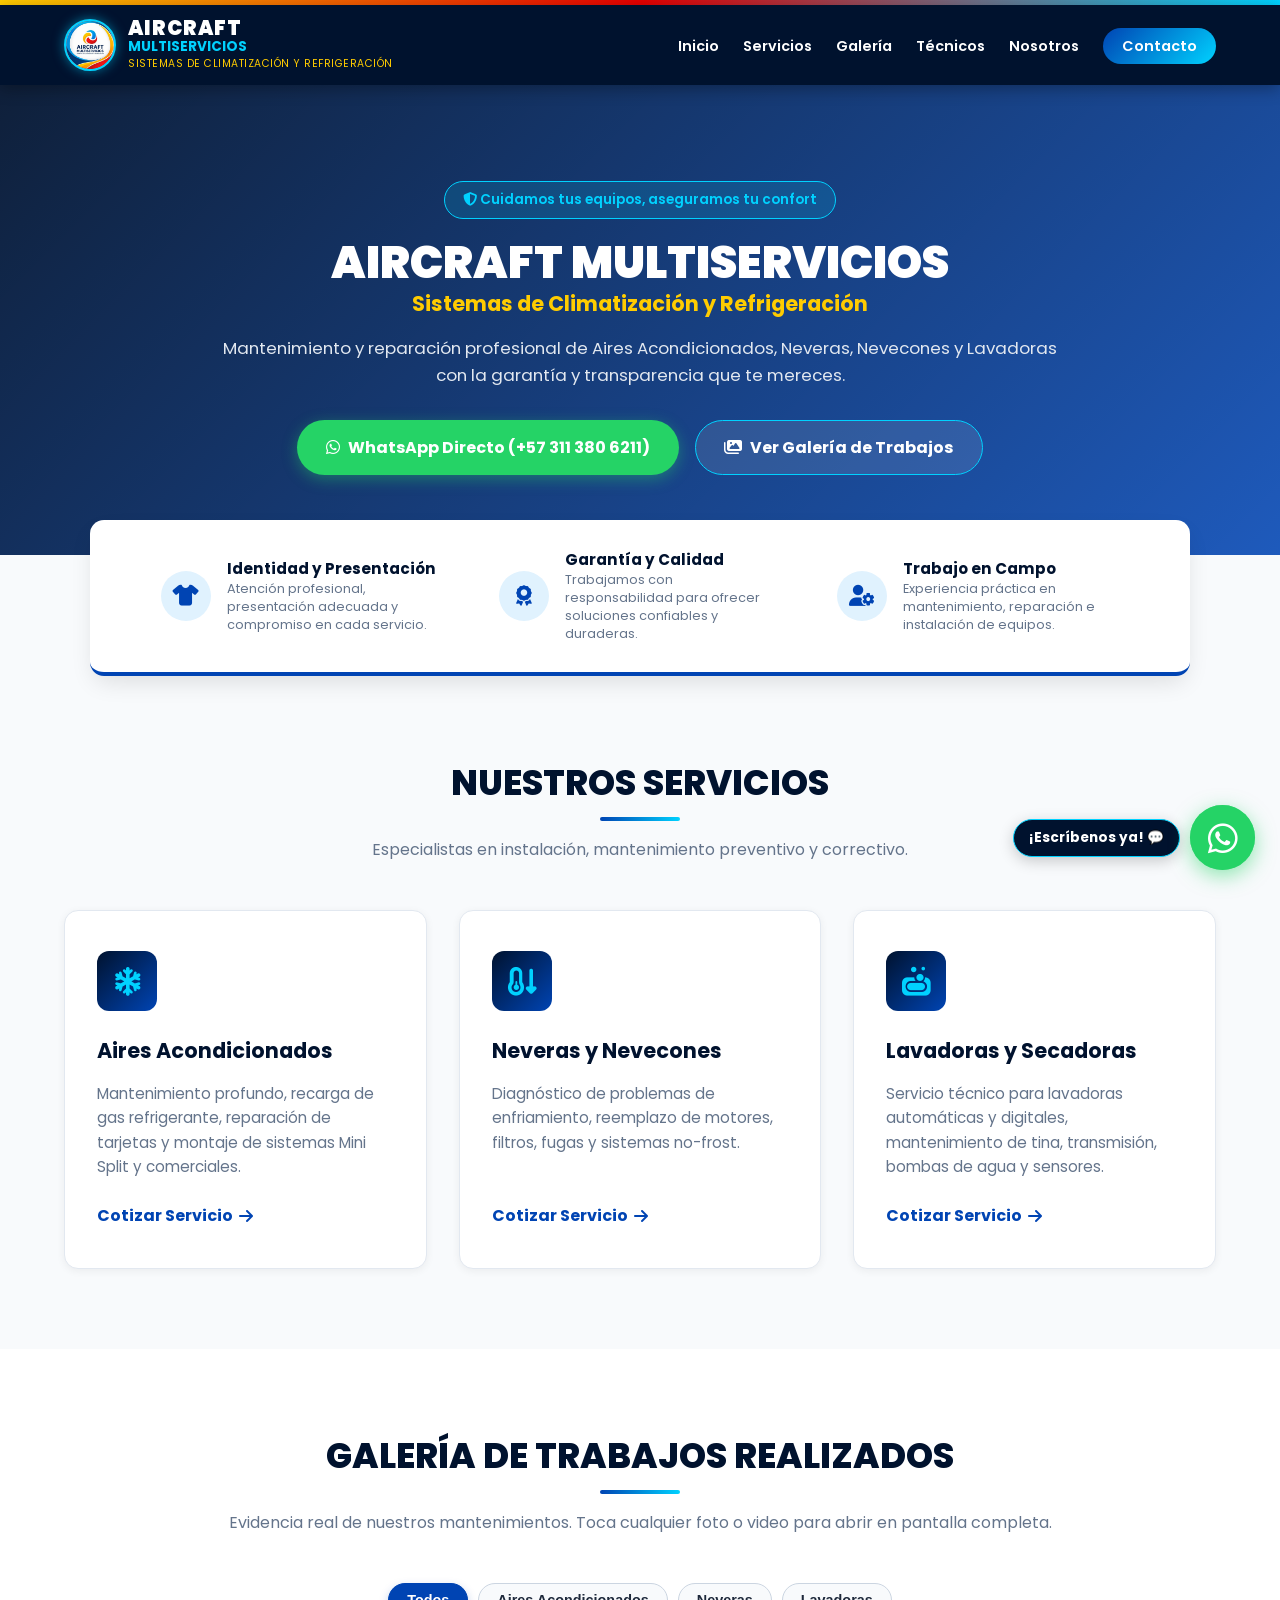
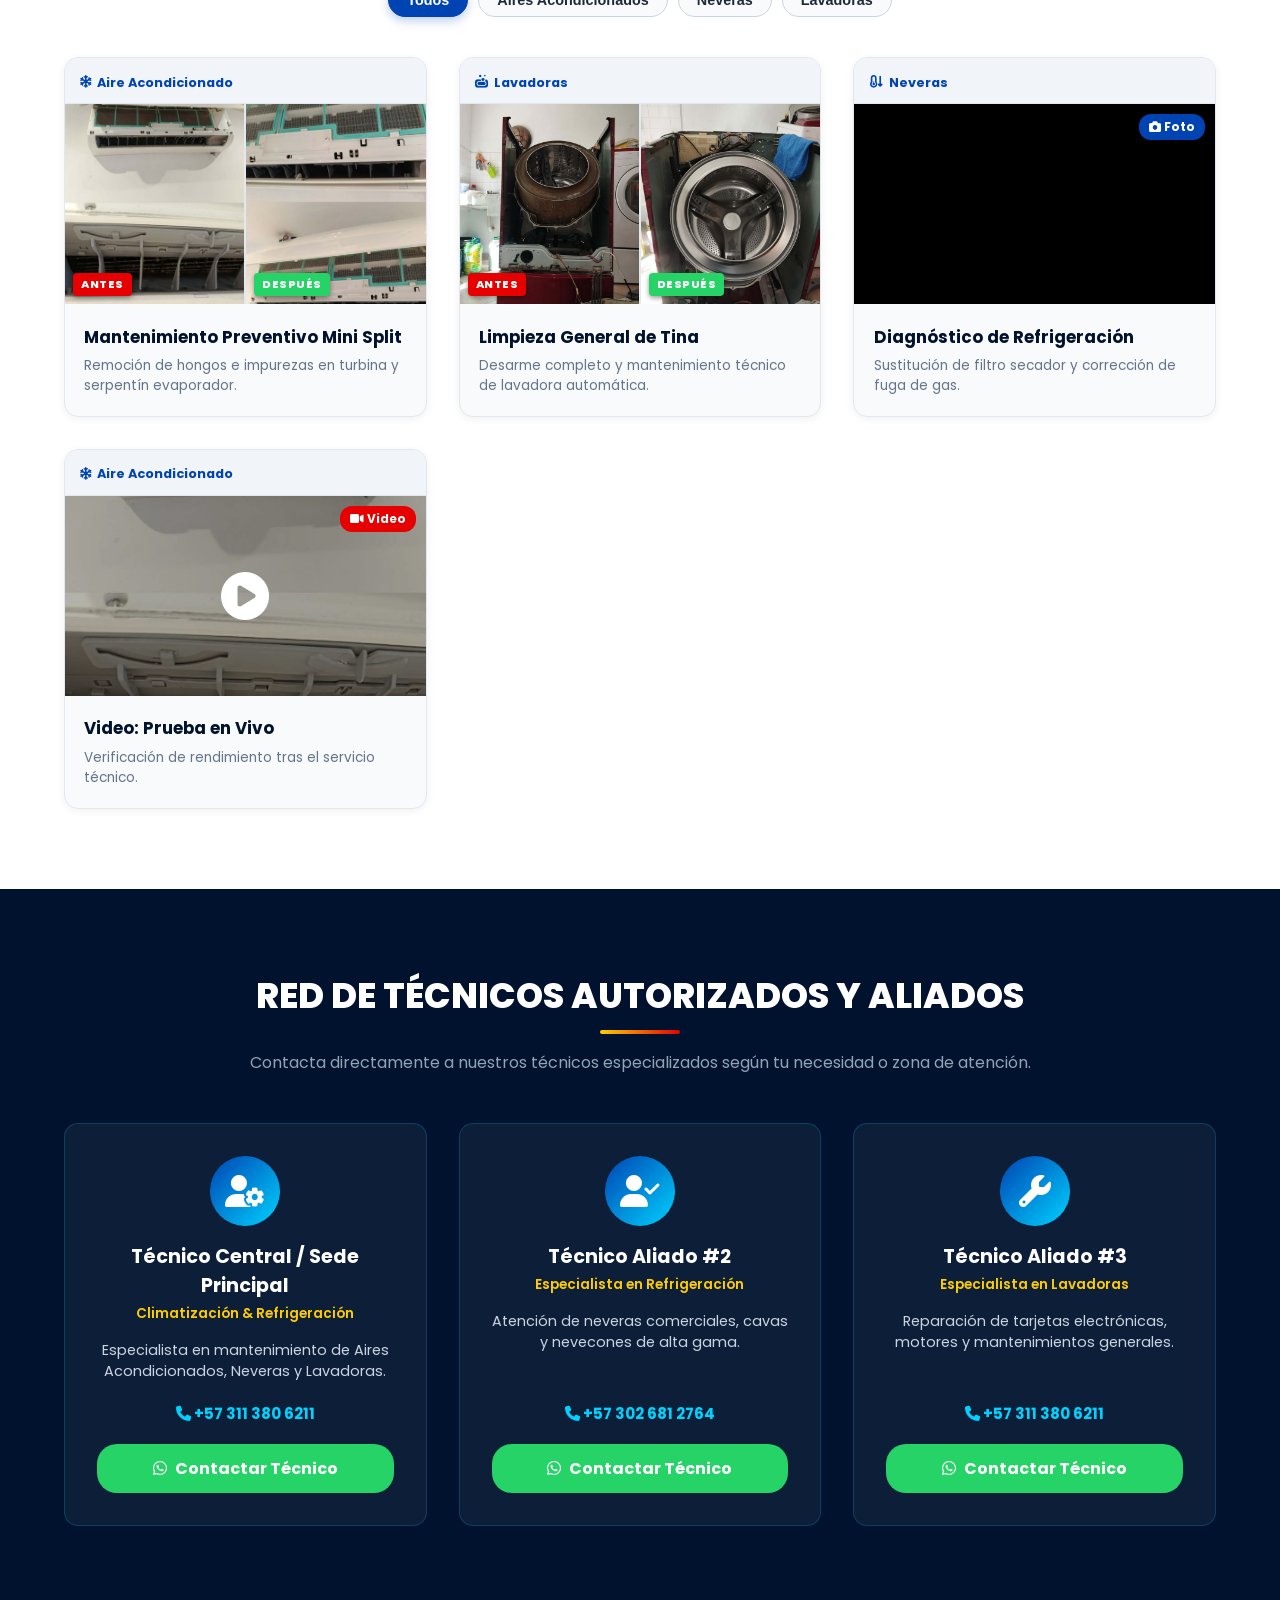
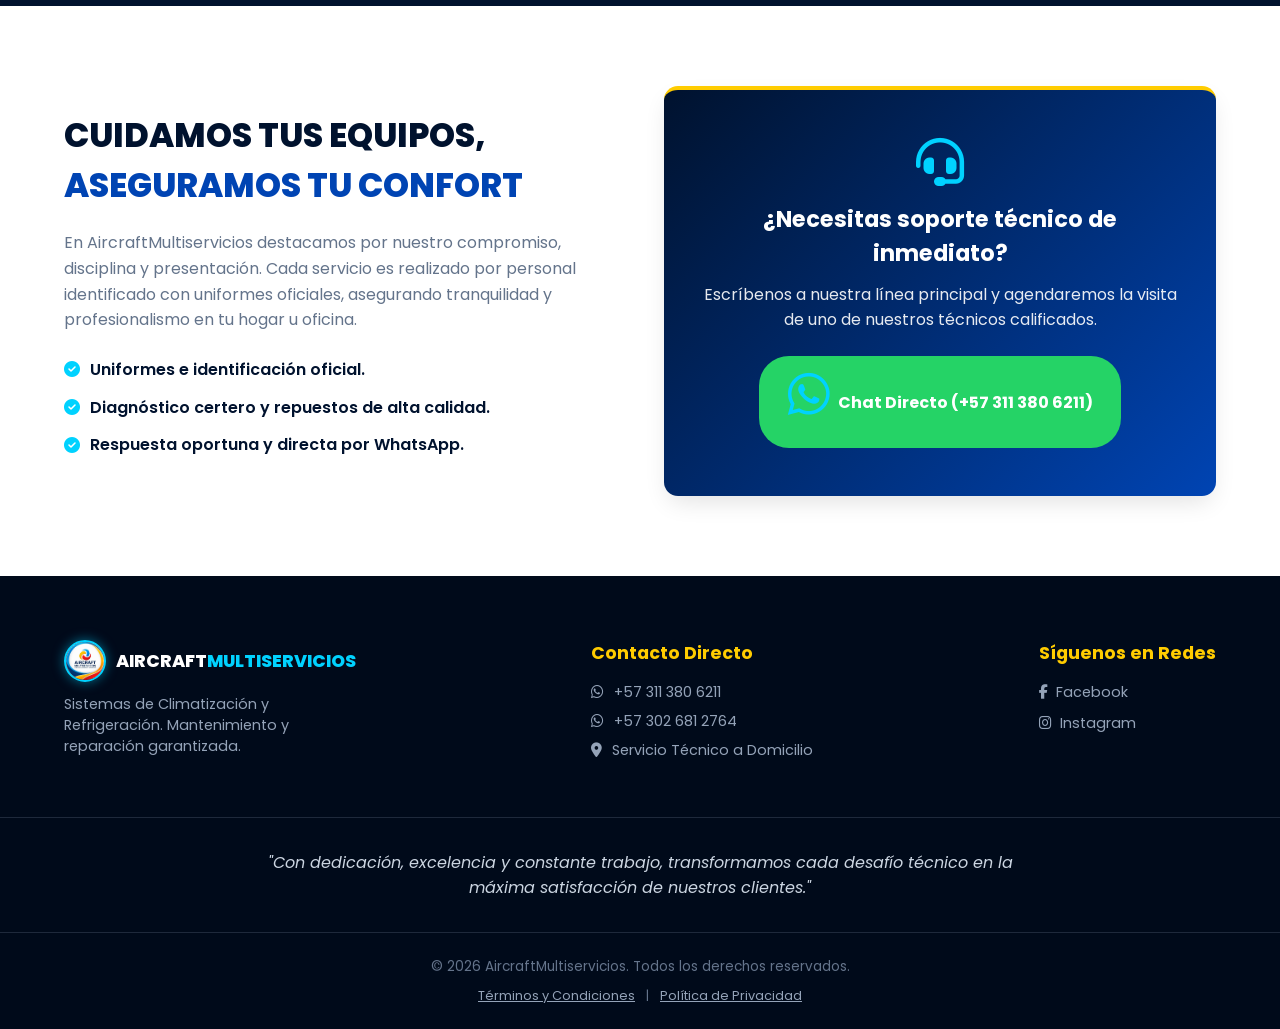
==== index.html @ 29b7b43a "Add files via upload" ====
<!DOCTYPE html>
<html lang="es">
<head>
  <meta charset="UTF-8">
  <meta name="viewport" content="width=device-width, initial-scale=1.0">
  <title>AircraftMultiservicios | Climatización y Refrigeración</title>
  
  <!-- Fuentes e Íconos -->
  <link rel="preconnect" href="https://fonts.googleapis.com">
  <link rel="preconnect" href="https://fonts.gstatic.com" crossorigin>
  <link href="https://fonts.googleapis.com/css2?family=Poppins:wght@300;400;600;700;800;900&display=swap" rel="stylesheet">
  <link rel="stylesheet" href="https://cdnjs.cloudflare.com/ajax/libs/font-awesome/6.4.0/css/all.min.css">
  
  <!-- Estilos CSS -->
  <link rel="stylesheet" href="styles.css">
</head>
<body>

  <!-- Barra Superior -->
  <div class="top-accent-bar"></div>

  <!-- Encabezado / Navegación -->
  <header class="navbar">
    <div class="container nav-container">
      <a href="#" class="logo">
        <img src="logo.jpg" alt="AircraftMultiservicios Logo" class="brand-logo-img" onerror="this.src='https://images.unsplash.com/photo-1621905251189-08b45d6a269e?q=80&w=200&auto=format&fit=crop'">
        <div class="logo-text">
          <span class="brand-title">AIRCRAFT</span>
          <span class="brand-sub">MULTISERVICIOS</span>
          <span class="brand-tag">SISTEMAS DE CLIMATIZACIÓN Y REFRIGERACIÓN</span>
        </div>
      </a>
      
      <!-- Checkbox e ícono para Menú Móvil -->
      <input type="checkbox" id="menu-btn" class="menu-btn-check">
      <label for="menu-btn" class="menu-toggle-label" aria-label="Abrir Menú">
        <i class="fa-solid fa-bars"></i>
      </label>

      <ul class="nav-links">
        <li><a href="#inicio" onclick="closeMobileMenu()">Inicio</a></li>
        <li><a href="#servicios" onclick="closeMobileMenu()">Servicios</a></li>
        <li><a href="galeria.html">Galería</a></li>
        <li><a href="#tecnicos" onclick="closeMobileMenu()">Técnicos</a></li>
        <li><a href="#nosotros" onclick="closeMobileMenu()">Nosotros</a></li>
        <li><a href="#contacto" class="btn-nav" onclick="closeMobileMenu()">Contacto</a></li>
      </ul>
    </div>
  </header>

  <!-- Hero Section -->
  <section id="inicio" class="hero">
    <div class="container hero-content">
      <span class="badge"><i class="fa-solid fa-shield-halved"></i> Cuidamos tus equipos, aseguramos tu confort</span>
      <h1>AIRCRAFT MULTISERVICIOS</h1>
      <h2>Sistemas de Climatización y Refrigeración</h2>
      <p>Mantenimiento y reparación profesional de Aires Acondicionados, Neveras, Nevecones y Lavadoras con la garantía y transparencia que te mereces.</p>
      
      <div class="hero-btns">
        <a href="https://wa.me/573113806211?text=Hola,%20necesito%20un%20servicio%20técnico%20con%20AircraftMultiservicios" target="_blank" rel="noopener noreferrer" aria-label="Contactar por WhatsApp al +57 311 380 6211" class="btn btn-primary">
          <i class="fa-brands fa-whatsapp"></i> WhatsApp Directo (+57 311 380 6211)
        </a>
        <a href="#galeria" class="btn btn-secondary">
          <i class="fa-solid fa-images"></i> Ver Galería de Trabajos
        </a>
      </div>
    </div>
  </section>

  <!-- Features Bar -->
  <section class="features-bar">
    <div class="container features-grid">
      <div class="feature-item">
        <div class="feat-icon"><i class="fa-solid fa-shirt"></i></div>
        <div>
          <h4>Identidad y Presentación</h4>
          <p>Atención profesional, presentación adecuada y compromiso en cada servicio.</p>
        </div>
      </div>
      <div class="feature-item">
        <div class="feat-icon"><i class="fa-solid fa-award"></i></div>
        <div>
          <h4>Garantía y Calidad</h4>
          <p>Trabajamos con responsabilidad para ofrecer soluciones confiables y duraderas.</p>
        </div>
      </div>
      <div class="feature-item">
        <div class="feat-icon"><i class="fa-solid fa-user-gear"></i></div>
        <div>
          <h4>Trabajo en Campo</h4>
          <p>Experiencia práctica en mantenimiento, reparación e instalación de equipos.</p>
        </div>
      </div>
    </div>
  </section>

  <!-- Services Section -->
  <section id="servicios" class="services">
    <div class="container">
      <div class="section-header">
        <h2>NUESTROS SERVICIOS</h2>
        <div class="underline"></div>
        <p>Especialistas en instalación, mantenimiento preventivo y correctivo.</p>
      </div>
      <div class="services-grid">
        <div class="service-card">
          <div class="card-icon"><i class="fa-solid fa-snowflake"></i></div>
          <h3>Aires Acondicionados</h3>
          <p>Mantenimiento profundo, recarga de gas refrigerante, reparación de tarjetas y montaje de sistemas Mini Split y comerciales.</p>
          <a href="https://wa.me/573113806211?text=Hola,%20requiero%20servicio%20de%20Aire%20Acondicionado" target="_blank" rel="noopener noreferrer" aria-label="Cotizar servicio de Aire Acondicionado por WhatsApp" class="card-link">Cotizar Servicio <i class="fa-solid fa-arrow-right"></i></a>
        </div>
        <div class="service-card">
          <div class="card-icon"><i class="fa-solid fa-temperature-arrow-down"></i></div>
          <h3>Neveras y Nevecones</h3>
          <p>Diagnóstico de problemas de enfriamiento, reemplazo de motores, filtros, fugas y sistemas no-frost.</p>
          <a href="https://wa.me/573113806211?text=Hola,%20requiero%20servicio%20para%20una%20Nevera" target="_blank" rel="noopener noreferrer" aria-label="Cotizar servicio de Neveras por WhatsApp" class="card-link">Cotizar Servicio <i class="fa-solid fa-arrow-right"></i></a>
        </div>
        <div class="service-card">
          <div class="card-icon"><i class="fa-solid fa-soap"></i></div>
          <h3>Lavadoras y Secadoras</h3>
          <p>Servicio técnico para lavadoras automáticas y digitales, mantenimiento de tina, transmisión, bombas de agua y sensores.</p>
          <a href="https://wa.me/573113806211?text=Hola,%20requiero%20servicio%20para%20una%20Lavadora" target="_blank" rel="noopener noreferrer" aria-label="Cotizar servicio de Lavadoras por WhatsApp" class="card-link">Cotizar Servicio <i class="fa-solid fa-arrow-right"></i></a>
        </div>
      </div>
    </div>
  </section>

  <!-- SECCIÓN DE GALERÍA DE TRABAJOS -->
  <section id="galeria" class="gallery-section">
    <div class="container">
      <div class="section-header">
        <h2>GALERÍA DE TRABAJOS REALIZADOS</h2>
        <div class="underline"></div>
        <p>Evidencia real de nuestros mantenimientos. Toca cualquier foto o video para abrir en pantalla completa.</p>
      </div>

      <!-- Filtros de Galería -->
      <div class="gallery-filters">
        <button class="filter-btn active" onclick="filterGallery('todos', event)">Todos</button>
        <button class="filter-btn" onclick="filterGallery('aires', event)">Aires Acondicionados</button>
        <button class="filter-btn" onclick="filterGallery('neveras', event)">Neveras</button>
        <button class="filter-btn" onclick="filterGallery('lavadoras', event)">Lavadoras</button>
      </div>

      <div class="gallery-grid">

        <!-- Trabajo 1: Aire Acondicionado (Antes y Después) -->
        <div class="gallery-card filter-item aires">
          <div class="card-header-tag">
            <span class="service-tag"><i class="fa-solid fa-snowflake"></i> Aire Acondicionado</span>
          </div>
          <div class="ba-images">
            <div class="ba-box" onclick="openLightBox('image', 'antes1.jpg', 'Aire Acondicionado - Antes del Servicio (Suciedad y moho acumulado)')">
              <img src="antes1.jpg" alt="Antes" loading="lazy" onerror="this.src='https://images.unsplash.com/photo-1581092160607-ee22621dd758?q=80&w=600&auto=format&fit=crop'">
              <span class="ba-badge before">ANTES</span>
              <div class="zoom-hint"><i class="fa-solid fa-magnifying-glass-plus"></i> Tocá para ampliar</div>
            </div>
            <div class="ba-box" onclick="openLightBox('image', 'despues1.jpg', 'Aire Acondicionado - Después del Servicio (Limpieza y desinfección profunda)')">
              <img src="despues1.jpg" alt="Después" loading="lazy" onerror="this.src='https://images.unsplash.com/photo-1621905251189-08b45d6a269e?q=80&w=600&auto=format&fit=crop'">
              <span class="ba-badge after">DESPUÉS</span>
              <div class="zoom-hint"><i class="fa-solid fa-magnifying-glass-plus"></i> Tocá para ampliar</div>
            </div>
          </div>
          <div class="gallery-info">
            <h4>Mantenimiento Preventivo Mini Split</h4>
            <p>Remoción de hongos e impurezas en turbina y serpentín evaporador.</p>
          </div>
        </div>

        <!-- Trabajo 2: Lavadora (Antes y Después) -->
        <div class="gallery-card filter-item lavadoras">
          <div class="card-header-tag">
            <span class="service-tag"><i class="fa-solid fa-soap"></i> Lavadoras</span>
          </div>
          <div class="ba-images">
            <div class="ba-box" onclick="openLightBox('image', 'antes2.jpg', 'Lavadora - Antes (Tina llena de sarro y sedimentos de jabón)')">
              <img src="antes2.jpg" alt="Antes" loading="lazy" onerror="this.src='https://images.unsplash.com/photo-1582735689369-4fe89db7114c?q=80&w=600&auto=format&fit=crop'">
              <span class="ba-badge before">ANTES</span>
              <div class="zoom-hint"><i class="fa-solid fa-magnifying-glass-plus"></i> Tocá para ampliar</div>
            </div>
            <div class="ba-box" onclick="openLightBox('image', 'despues2.jpg', 'Lavadora - Después (Mantenimiento general y desinfección)')">
              <img src="despues2.jpg" alt="Después" loading="lazy" onerror="this.src='https://images.unsplash.com/photo-1517677208171-0bc6725a3e60?q=80&w=600&auto=format&fit=crop'">
              <span class="ba-badge after">DESPUÉS</span>
              <div class="zoom-hint"><i class="fa-solid fa-magnifying-glass-plus"></i> Tocá para ampliar</div>
            </div>
          </div>
          <div class="gallery-info">
            <h4>Limpieza General de Tina</h4>
            <p>Desarme completo y mantenimiento técnico de lavadora automática.</p>
          </div>
        </div>

        <!-- Trabajo 3: Nevera (Foto Individual) -->
        <div class="gallery-card filter-item neveras">
          <div class="card-header-tag">
            <span class="service-tag"><i class="fa-solid fa-temperature-arrow-down"></i> Neveras</span>
          </div>
          <div class="media-container" onclick="openLightBox('image', 'foto_nevera.jpg', 'Reparación de Sistema de Enfriamiento y Carga de Refrigerante')">
            <img src="foto_nevera.jpg" alt="Servicio Nevera" loading="lazy" onerror="this.src='https://images.unsplash.com/photo-1584622650111-993a426fbf0a?q=80&w=600&auto=format&fit=crop'">
            <span class="media-badge photo"><i class="fa-solid fa-camera"></i> Foto</span>
            <div class="zoom-hint"><i class="fa-solid fa-magnifying-glass-plus"></i> Tocá para ampliar</div>
          </div>
          <div class="gallery-info">
            <h4>Diagnóstico de Refrigeración</h4>
            <p>Sustitución de filtro secador y corrección de fuga de gas.</p>
          </div>
        </div>

        <!-- Trabajo 4: Video de Mantenimiento -->
        <div class="gallery-card filter-item aires">
          <div class="card-header-tag">
            <span class="service-tag"><i class="fa-solid fa-snowflake"></i> Aire Acondicionado</span>
          </div>
          <div class="media-container video-box" onclick="openLightBox('video', 'video1.mp4', 'Prueba de Presión y Flujo de Aire en Aire Acondicionado')">
            <video poster="antes1.jpg" preload="metadata" playsinline>
              <source src="video1.mp4" type="video/mp4">
            </video>
            <div class="play-overlay">
              <i class="fa-solid fa-circle-play"></i>
            </div>
            <span class="media-badge video"><i class="fa-solid fa-video"></i> Video</span>
          </div>
          <div class="gallery-info">
            <h4>Video: Prueba en Vivo</h4>
            <p>Verificación de rendimiento tras el servicio técnico.</p>
          </div>
        </div>

      </div>
    </div>
  </section>

  <!-- Red de Técnicos -->
  <section id="tecnicos" class="tech-section">
    <div class="container">
      <div class="section-header white-text">
        <h2>RED DE TÉCNICOS AUTORIZADOS Y ALIADOS</h2>
        <div class="underline yellow-underline"></div>
        <p>Contacta directamente a nuestros técnicos especializados según tu necesidad o zona de atención.</p>
      </div>

      <div class="tech-grid">
        <div class="tech-card">
          <div class="tech-avatar"><i class="fa-solid fa-user-gear"></i></div>
          <h3>Técnico Central / Sede Principal</h3>
          <span class="tech-role">Climatización & Refrigeración</span>
          <p class="tech-desc">Especialista en mantenimiento de Aires Acondicionados, Neveras y Lavadoras.</p>
          <div class="tech-phone"><i class="fa-solid fa-phone"></i> +57 311 380 6211</div>
          <a href="https://wa.me/573113806211?text=Hola,%20quisiera%20contactar%20con%20el%20Técnico%20Principal" target="_blank" rel="noopener noreferrer" aria-label="Contactar al Técnico Principal por WhatsApp" class="btn btn-whatsapp-tech">
            <i class="fa-brands fa-whatsapp"></i> Contactar Técnico
          </a>
        </div>

        <div class="tech-card">
          <div class="tech-avatar"><i class="fa-solid fa-user-check"></i></div>
          <h3>Técnico Aliado #2</h3>
          <span class="tech-role">Especialista en Refrigeración</span>
          <p class="tech-desc">Atención de neveras comerciales, cavas y nevecones de alta gama.</p>
          <div class="tech-phone"><i class="fa-solid fa-phone"></i> +57 302 681 2764</div>
          <a href="https://wa.me/573026812764?text=Hola,%20quisiera%20solicitar%20un%20servicio%20de%20refrigeración" target="_blank" rel="noopener noreferrer" aria-label="Contactar al Técnico Aliado #2 por WhatsApp" class="btn btn-whatsapp-tech">
            <i class="fa-brands fa-whatsapp"></i> Contactar Técnico
          </a>
        </div>

        <div class="tech-card">
          <div class="tech-avatar"><i class="fa-solid fa-wrench"></i></div>
          <h3>Técnico Aliado #3</h3>
          <span class="tech-role">Especialista en Lavadoras</span>
          <p class="tech-desc">Reparación de tarjetas electrónicas, motores y mantenimientos generales.</p>
          <div class="tech-phone"><i class="fa-solid fa-phone"></i> +57 311 380 6211</div>
          <a href="https://wa.me/573113806211?text=Hola,%20quisiera%20contactar%20al%20especialista%20en%20lavadoras" target="_blank" rel="noopener noreferrer" aria-label="Contactar al especialista en lavadoras por WhatsApp" class="btn btn-whatsapp-tech">
            <i class="fa-brands fa-whatsapp"></i> Contactar Técnico
          </a>
        </div>
      </div>
    </div>
  </section>

  <!-- Nosotros Section -->
  <section id="nosotros" class="about">
    <div class="container about-container">
      <div class="about-text">
        <h2>CUIDAMOS TUS EQUIPOS, <span class="highlight">ASEGURAMOS TU CONFORT</span></h2>
        <p>En AircraftMultiservicios destacamos por nuestro compromiso, disciplina y presentación. Cada servicio es realizado por personal identificado con uniformes oficiales, asegurando tranquilidad y profesionalismo en tu hogar u oficina.</p>
        <ul class="check-list">
          <li><i class="fa-solid fa-circle-check"></i> Uniformes e identificación oficial.</li>
          <li><i class="fa-solid fa-circle-check"></i> Diagnóstico certero y repuestos de alta calidad.</li>
          <li><i class="fa-solid fa-circle-check"></i> Respuesta oportuna y directa por WhatsApp.</li>
        </ul>
      </div>
      <div class="about-card-box">
        <div class="cta-box">
          <i class="fa-solid fa-headset"></i>
          <h3>¿Necesitas soporte técnico de inmediato?</h3>
          <p>Escríbenos a nuestra línea principal y agendaremos la visita de uno de nuestros técnicos calificados.</p>
          <a href="https://wa.me/573113806211?text=Hola,%20necesito%20agendar%20una%20visita%20técnica" target="_blank" rel="noopener noreferrer" aria-label="Chat directo de WhatsApp al +57 311 380 6211" class="btn btn-light">
            <i class="fa-brands fa-whatsapp"></i> Chat Directo (+57 311 380 6211)
          </a>
        </div>
      </div>
    </div>
  </section>

  <!-- Footer -->
  <footer id="contacto" class="footer">
    <div class="container footer-content">
      <div class="footer-brand">
        <div class="logo logo-footer">
          <img src="logo.jpg" alt="Logo AircraftMultiservicios" class="brand-logo-img footer-logo-img" onerror="this.src='https://images.unsplash.com/photo-1621905251189-08b45d6a269e?q=80&w=200&auto=format&fit=crop'">
          <div>AIRCRAFT<span>MULTISERVICIOS</span></div>
        </div>
        <p>Sistemas de Climatización y Refrigeración. Mantenimiento y reparación garantizada.</p>
      </div>

      <div class="footer-contact">
        <h4>Contacto Directo</h4>
        <p><i class="fa-brands fa-whatsapp"></i> +57 311 380 6211</p>
        <p><i class="fa-brands fa-whatsapp"></i> +57 302 681 2764</p>
        <p><i class="fa-solid fa-location-dot"></i> Servicio Técnico a Domicilio</p>
      </div>

      <div class="footer-socials">
        <h4>Síguenos en Redes</h4>
        <div class="social-links-footer">
          <a href="https://facebook.com/Aircraftmultiservicios" target="_blank" rel="noopener noreferrer" aria-label="Visitar Facebook de AircraftMultiservicios"><i class="fa-brands fa-facebook-f"></i> Facebook</a>
          <a href="https://instagram.com/aircraftmultiservicios" target="_blank" rel="noopener noreferrer" aria-label="Visitar Instagram de AircraftMultiservicios"><i class="fa-brands fa-instagram"></i> Instagram</a>
        </div>
      </div>
    </div>
    
    <div class="motivational-quote">
      <p>"Con dedicación, excelencia y constante trabajo, transformamos cada desafío técnico en la máxima satisfacción de nuestros clientes."</p>
    </div>

    <div class="footer-bottom">
      <p>&copy; 2026 AircraftMultiservicios. Todos los derechos reservados.</p>
      <p class="footer-legal-links">
        <a href="terminos.html">Términos y Condiciones</a>
        <span class="separator">|</span>
        <a href="privacidad.html">Política de Privacidad</a>
      </p>
    </div>
  </footer>

  <!-- Botón Flotante Únicamente de WhatsApp con Etiqueta -->
  <div class="floating-social-container">
    <span class="wa-floating-label">¡Escríbenos ya! 💬</span>
    <a href="https://wa.me/573113806211?text=Hola,%20vengo%20de%20la%20página%20web%20y%20necesito%20atención" 
       class="float-btn wa-float" 
       target="_blank" 
       rel="noopener noreferrer" 
       aria-label="Escribir por WhatsApp">
      <i class="fa-brands fa-whatsapp"></i>
    </a>
  </div>

  <!-- VENTANA EMERGENTE (MODAL ESTILO FACEBOOK CON DIFUMINADO) -->
  <div id="lightboxModal" class="modal" onclick="closeLightBox()">
    <span class="modal-close" onclick="closeLightBox()">&times;</span>
    <div class="modal-body" onclick="event.stopPropagation()">
      <img id="lightboxImg" class="modal-media" style="display:none;" alt="Imagen Ampliada">
      <video id="lightboxVideo" class="modal-media" controls style="display:none;"></video>
      <div id="lightboxCaption" class="modal-caption"></div>
    </div>
  </div>

  <!-- JAVASCRIPT INTEGRADO -->
  <script>
    // Función para cerrar el menú desplegable en móviles al hacer clic en una sección
    function closeMobileMenu() {
      const menuCheck = document.getElementById('menu-btn');
      if (menuCheck) menuCheck.checked = false;
    }

    // Abrir Lightbox emergente
    function openLightBox(type, src, captionText, slug) {
      const modal = document.getElementById("lightboxModal");
      const img = document.getElementById("lightboxImg");
      const video = document.getElementById("lightboxVideo");
      const caption = document.getElementById("lightboxCaption");

      modal.style.display = "flex";
      caption.innerHTML = captionText;
      document.body.style.overflow = "hidden";

      if (type === 'image') {
        video.style.display = "none";
        video.pause();
        img.src = src;
        img.style.display = "block";
      } else if (type === 'video') {
        img.style.display = "none";
        video.src = src;
        video.style.display = "block";
        video.play();
      }

      const urlSlug = slug || captionText.toLowerCase().replace(/[^a-z0-9]+/g, '-').replace(/(^-|-$)+/g, '');
      history.pushState({ modalOpen: true }, null, '#/' + type + '/' + urlSlug);
    }

    // Cerrar Lightbox emergente
    function closeLightBox() {
      const modal = document.getElementById("lightboxModal");
      const video = document.getElementById("lightboxVideo");

      modal.style.display = "none";
      video.pause();
      video.src = "";
      document.body.style.overflow = "auto";

      if (location.hash.includes('#/')) {
        history.pushState(null, null, window.location.pathname + window.location.search);
      }
    }

    // Cerrar con tecla ESC o botón atrás del navegador
    document.addEventListener('keydown', function(e) {
      if (e.key === "Escape") closeLightBox();
    });

    window.addEventListener('popstate', function() {
      if (!location.hash.includes('#/')) closeLightBox();
    });

    // Filtros de categoría de la Galería
    function filterGallery(category, evt) {
      const buttons = document.querySelectorAll('.filter-btn');
      const items = document.querySelectorAll('.filter-item');

      buttons.forEach(btn => btn.classList.remove('active'));
      if (evt && evt.target) evt.target.classList.add('active');

      items.forEach(item => {
        if (category === 'todos' || item.classList.contains(category)) {
          item.style.display = 'flex';
        } else {
          item.style.display = 'none';
        }
      });
    }
  </script>

</body>
</html>
---- styles.css ----
/* ==========================================================================
   VARIABLES Y PALETA DE COLORES OFICIAL
   ========================================================================== */
:root {
  --navy-dark: #00122e;       /* Azul marino oscuro */
  --royal-blue: #0044b3;      /* Azul principal */
  --cyan-bright: #00d2ff;     /* Cyan brillante */
  --yellow-accent: #ffcc00;   /* Amarillo corporativo */
  --red-accent: #e60000;      /* Rojo corporativo */
  --whatsapp-green: #25d366;  /* Verde WhatsApp */
  --facebook-blue: #1877f2;   /* Azul Facebook */
  --text-main: #1e293b;
  --text-light: #64748b;
  --bg-light: #f8fafc;
  --bg-white: #ffffff;
  --gradient-hero: linear-gradient(135deg, rgba(0, 18, 46, 0.94) 0%, rgba(0, 68, 179, 0.88) 100%);
  --shadow-sm: 0 2px 8px rgba(0,0,0,0.06);
  --shadow-md: 0 10px 25px -5px rgba(0,0,0,0.12);
  --shadow-lg: 0 20px 30px -10px rgba(0, 210, 255, 0.25);
  --transition: all 0.3s cubic-bezier(0.4, 0, 0.2, 1);
  --radius: 14px;
}

* {
  margin: 0;
  padding: 0;
  box-sizing: border-box;
}

html {
  scroll-behavior: smooth;
  font-family: 'Poppins', sans-serif;
  color: var(--text-main);
  background-color: var(--bg-light);
}

/* Ajuste de scroll para compensar el header flotante al hacer clic en links */
section, footer {
  scroll-margin-top: 80px;
}

.container {
  width: 90%;
  max-width: 1200px;
  margin: 0 auto;
}

a {
  text-decoration: none;
  color: inherit;
}

ul {
  list-style: none;
}

/* Barra Superior de Acento */
.top-accent-bar {
  height: 5px;
  background: linear-gradient(90deg, var(--yellow-accent) 0%, var(--red-accent) 50%, var(--cyan-bright) 100%);
}

/* ==========================================================================
   NAVEGACIÓN
   ========================================================================== */
.navbar {
  position: sticky;
  top: 0;
  background-color: var(--navy-dark);
  z-index: 1000;
  box-shadow: 0 4px 15px rgba(0,0,0,0.3);
  padding: 0.8rem 0;
}

.nav-container {
  display: flex;
  justify-content: space-between;
  align-items: center;
  position: relative;
}

.logo {
  display: flex;
  align-items: center;
  gap: 12px;
}

.brand-logo-img {
  width: 52px;
  height: 52px;
  border-radius: 50%;
  object-fit: cover;
  border: 2px solid var(--cyan-bright);
  box-shadow: 0 0 12px rgba(0, 210, 255, 0.5);
}

.logo-text {
  display: flex;
  flex-direction: column;
}

.brand-title {
  font-size: 1.25rem;
  font-weight: 900;
  color: #ffffff;
  letter-spacing: 1px;
  line-height: 1;
}

.brand-sub {
  font-size: 0.85rem;
  font-weight: 700;
  color: var(--cyan-bright);
  line-height: 1;
  margin-top: 2px;
}

.brand-tag {
  font-size: 0.65rem; /* Ajustado para mejor lectura en móviles */
  color: var(--yellow-accent);
  letter-spacing: 0.5px;
  margin-top: 3px;
  display: block;
}

.menu-btn-check { display: none; }

.menu-toggle-label {
  display: none;
  color: #ffffff;
  font-size: 1.6rem;
  cursor: pointer;
  padding: 5px;
}

.nav-links {
  display: flex;
  align-items: center;
  gap: 1.5rem;
}

.nav-links a {
  font-weight: 600;
  font-size: 0.9rem;
  color: #ffffff;
  transition: var(--transition);
}

.nav-links a:hover,
.nav-links a.active-link {
  color: var(--cyan-bright);
}

.btn-nav {
  background: linear-gradient(135deg, var(--royal-blue), var(--cyan-bright));
  color: #fff !important;
  padding: 0.5rem 1.2rem;
  border-radius: 20px;
}

.header-socials {
  display: flex;
  gap: 8px;
}

.social-btn {
  width: 36px;
  height: 36px;
  border-radius: 50%;
  display: flex;
  align-items: center;
  justify-content: center;
  color: #fff;
  font-size: 0.9rem;
  transition: var(--transition);
}

.social-btn.fb { background-color: var(--facebook-blue); }
.social-btn.ig { background: linear-gradient(45deg, #f09433, #e6683c, #dc2743, #cc2366, #bc1888); }
.social-btn:hover { transform: scale(1.1); }

/* ==========================================================================
   HERO SECTION
   ========================================================================== */
.hero {
  position: relative;
  background: var(--gradient-hero), url('https://images.unsplash.com/photo-1621905251189-08b45d6a269e?q=80&w=1600&auto=format&fit=crop') center/cover no-repeat;
  color: #fff;
  padding: 6rem 0 5rem 0;
  text-align: center;
}

.hero-content {
  max-width: 850px;
  position: relative;
  z-index: 2;
}

.badge {
  display: inline-block;
  background: rgba(0, 210, 255, 0.15);
  color: var(--cyan-bright);
  padding: 8px 18px;
  border-radius: 30px;
  font-size: 0.85rem;
  font-weight: 600;
  margin-bottom: 1.2rem;
  border: 1px solid var(--cyan-bright);
}

.hero h1 {
  font-size: 2.8rem;
  font-weight: 900;
  line-height: 1.1;
  color: #ffffff;
}

.hero h2 {
  font-size: 1.3rem;
  color: var(--yellow-accent);
  font-weight: 700;
  margin-bottom: 1rem;
}

.hero p {
  font-size: 1.05rem;
  color: #e2e8f0;
  margin-bottom: 2rem;
  line-height: 1.6;
}

.hero-btns {
  display: flex;
  justify-content: center;
  gap: 1rem;
  flex-wrap: wrap;
}

.btn {
  display: inline-flex;
  align-items: center;
  justify-content: center;
  gap: 8px;
  padding: 0.85rem 1.8rem;
  font-weight: 700;
  border-radius: 30px;
  transition: var(--transition);
  cursor: pointer;
}

.btn-primary {
  background-color: var(--whatsapp-green);
  color: #fff;
  box-shadow: 0 4px 15px rgba(37, 211, 102, 0.4);
}

.btn-primary:hover {
  background-color: #1eb954;
  transform: translateY(-2px);
}

.btn-secondary {
  background-color: rgba(255, 255, 255, 0.1);
  color: #fff;
  border: 1px solid var(--cyan-bright);
}

.btn-secondary:hover {
  background-color: var(--cyan-bright);
  color: var(--navy-dark);
}

/* ==========================================================================
   FEATURES BAR
   ========================================================================== */
.features-bar {
  background-color: var(--bg-white);
  padding: 1.8rem 0;
  box-shadow: var(--shadow-md);
  margin-top: -35px;
  position: relative;
  z-index: 10;
  border-radius: var(--radius);
  max-width: 1100px;
  margin-left: auto;
  margin-right: auto;
  border-bottom: 4px solid var(--royal-blue);
}

.features-grid {
  display: grid;
  grid-template-columns: repeat(auto-fit, minmax(250px, 1fr));
  gap: 1.5rem;
}

.feature-item {
  display: flex;
  align-items: center;
  gap: 1rem;
  padding: 0 1rem;
}

.feat-icon {
  width: 50px;
  height: 50px;
  background-color: #e0f2fe;
  color: var(--royal-blue);
  border-radius: 50%;
  display: flex;
  align-items: center;
  justify-content: center;
  font-size: 1.3rem;
  flex-shrink: 0;
}

.feature-item h4 {
  font-size: 0.95rem;
  color: var(--navy-dark);
  font-weight: 700;
}

.feature-item p {
  font-size: 0.8rem;
  color: var(--text-light);
}

/* ==========================================================================
   SERVICIOS
   ========================================================================== */
.services {
  padding: 5rem 0;
}

.section-header {
  text-align: center;
  margin-bottom: 3rem;
}

.section-header h2 {
  font-size: 2.2rem;
  color: var(--navy-dark);
  font-weight: 800;
  margin-bottom: 0.5rem;
}

.underline {
  height: 4px;
  width: 80px;
  background: linear-gradient(90deg, var(--royal-blue), var(--cyan-bright));
  margin: 0 auto 1rem auto;
  border-radius: 2px;
}

.section-header p {
  color: var(--text-light);
}

.services-grid {
  display: grid;
  grid-template-columns: repeat(auto-fit, minmax(280px, 1fr));
  gap: 2rem;
}

.service-card {
  background-color: var(--bg-white);
  padding: 2.5rem 2rem;
  border-radius: var(--radius);
  box-shadow: var(--shadow-sm);
  transition: var(--transition);
  border: 1px solid #e2e8f0;
  display: flex;
  flex-direction: column;
}

.service-card:hover {
  transform: translateY(-8px);
  box-shadow: var(--shadow-lg);
  border-color: var(--cyan-bright);
}

.card-icon {
  width: 60px;
  height: 60px;
  background: linear-gradient(135deg, var(--navy-dark), var(--royal-blue));
  color: var(--cyan-bright);
  border-radius: 12px;
  display: flex;
  align-items: center;
  justify-content: center;
  font-size: 1.8rem;
  margin-bottom: 1.5rem;
}

.service-card h3 {
  font-size: 1.3rem;
  color: var(--navy-dark);
  font-weight: 700;
  margin-bottom: 1rem;
}

.service-card p {
  color: var(--text-light);
  font-size: 0.95rem;
  line-height: 1.6;
  margin-bottom: 1.5rem;
  flex-grow: 1;
}

.card-link {
  color: var(--royal-blue);
  font-weight: 700;
  display: inline-flex;
  align-items: center;
  gap: 6px;
  transition: var(--transition);
}

.card-link:hover {
  gap: 10px;
  color: var(--cyan-bright);
}

/* ==========================================================================
   SECCIÓN DE GALERÍA DE TRABAJOS (CON ANTES / DESPUÉS E IMÁGENES)
   ========================================================================== */
.gallery-section {
  background-color: var(--bg-white);
  padding: 5rem 0;
}

/* Botones de Filtro */
.gallery-filters {
  display: flex;
  justify-content: center;
  gap: 10px;
  margin-bottom: 2.5rem;
  flex-wrap: wrap;
}

.filter-btn {
  background-color: var(--bg-light);
  border: 1px solid #cbd5e1;
  padding: 8px 18px;
  border-radius: 20px;
  font-weight: 600;
  color: var(--text-main);
  cursor: pointer;
  transition: var(--transition);
  font-size: 0.9rem;
  white-space: nowrap;
}

.filter-btn:hover,
.filter-btn.active {
  background-color: var(--royal-blue);
  color: #ffffff;
  border-color: var(--royal-blue);
  box-shadow: 0 4px 10px rgba(0, 68, 179, 0.25);
}

.gallery-grid {
  display: grid;
  grid-template-columns: repeat(auto-fit, minmax(320px, 1fr));
  gap: 2rem;
}

.gallery-card {
  background-color: var(--bg-light);
  border-radius: var(--radius);
  overflow: hidden;
  box-shadow: var(--shadow-sm);
  border: 1px solid #e2e8f0;
  transition: var(--transition);
  display: flex;
  flex-direction: column;
}

.gallery-card:hover {
  transform: translateY(-5px);
  box-shadow: var(--shadow-md);
  border-color: var(--cyan-bright);
}

.card-header-tag {
  padding: 10px 15px;
  background-color: #f1f5f9;
  border-bottom: 1px solid #e2e8f0;
}

.service-tag {
  font-size: 0.8rem;
  font-weight: 700;
  color: var(--royal-blue);
  display: inline-flex;
  align-items: center;
  gap: 6px;
}

/* Módulo Antes y Después dentro de la galería */
.ba-images {
  display: grid;
  grid-template-columns: 1fr 1fr;
  gap: 2px;
  background-color: #e2e8f0;
}

.ba-box {
  position: relative;
  height: 200px;
  cursor: pointer;
  overflow: hidden;
}

.ba-box img {
  width: 100%;
  height: 100%;
  object-fit: cover;
  transition: var(--transition);
}

.ba-box:hover img {
  transform: scale(1.08);
}

/* Overlay indicativo de zoom */
.zoom-hint {
  position: absolute;
  top: 0; left: 0; width: 100%; height: 100%;
  background: rgba(0, 18, 46, 0.4);
  color: #fff;
  display: flex;
  align-items: center;
  justify-content: center;
  font-size: 0.75rem;
  font-weight: 600;
  gap: 5px;
  opacity: 0;
  transition: var(--transition);
  z-index: 3;
}

.ba-box:hover .zoom-hint,
.media-container:hover .zoom-hint {
  opacity: 1;
}

.ba-badge {
  position: absolute;
  bottom: 8px;
  left: 8px;
  padding: 3px 8px;
  border-radius: 4px;
  font-size: 0.7rem;
  font-weight: 800;
  color: #ffffff;
  letter-spacing: 0.5px;
  box-shadow: 0 2px 5px rgba(0,0,0,0.4);
  z-index: 4;
}

.ba-badge.before { background-color: var(--red-accent); }
.ba-badge.after { background-color: var(--whatsapp-green); }

/* Módulo de foto/video estándar */
.media-container {
  position: relative;
  height: 200px;
  background-color: #000;
  cursor: pointer;
  overflow: hidden;
}

.media-container img,
.media-container video {
  width: 100%;
  height: 100%;
  object-fit: cover;
  transition: var(--transition);
}

.media-container:hover img {
  transform: scale(1.08);
}

.media-badge {
  position: absolute;
  top: 10px;
  right: 10px;
  padding: 4px 10px;
  border-radius: 12px;
  font-size: 0.75rem;
  font-weight: 700;
  color: #fff;
  z-index: 4;
}

.media-badge.photo { background-color: var(--royal-blue); }
.media-badge.video { background-color: var(--red-accent); }

.play-overlay {
  position: absolute;
  top: 0; left: 0; width: 100%; height: 100%;
  display: flex;
  align-items: center;
  justify-content: center;
  background: rgba(0,0,0,0.3);
  color: #fff;
  font-size: 3rem;
  transition: var(--transition);
  z-index: 3;
}

.video-box:hover .play-overlay {
  background: rgba(0,0,0,0.1);
  color: var(--cyan-bright);
}

.gallery-info {
  padding: 1.2rem;
  flex-grow: 1;
}

.gallery-info h4 {
  font-size: 1.05rem;
  color: var(--navy-dark);
  margin-bottom: 0.4rem;
  font-weight: 700;
}

.gallery-info p {
  font-size: 0.85rem;
  color: var(--text-light);
  line-height: 1.5;
}

/* ==========================================================================
   VENTANA EMERGENTE (MODAL ESTILO FACEBOOK CON DIFUMINADO)
   ========================================================================== */
.modal {
  display: none;
  position: fixed;
  z-index: 9999;
  left: 0; top: 0;
  width: 100%; height: 100%;
  background-color: rgba(0, 0, 0, 0.88);
  backdrop-filter: blur(10px);
  -webkit-backdrop-filter: blur(10px);
  align-items: center;
  justify-content: center;
  padding: 20px;
  animation: fadeIn 0.3s ease;
}

@keyframes fadeIn {
  from { opacity: 0; }
  to { opacity: 1; }
}

.modal-body {
  position: relative;
  max-width: 900px;
  width: 100%;
  max-height: 90vh; /* Prevención de desbordamiento en pantallas pequeñas */
  overflow-y: auto;
  display: flex;
  flex-direction: column;
  align-items: center;
}

.modal-media {
  max-width: 100%;
  max-height: 75vh;
  border-radius: 10px;
  box-shadow: 0 10px 30px rgba(0,0,0,0.8);
  object-fit: contain;
  animation: zoomIn 0.3s ease;
}

@keyframes zoomIn {
  from { transform: scale(0.85); }
  to { transform: scale(1); }
}

.modal-caption {
  margin-top: 15px;
  color: #ffffff;
  font-size: 0.95rem;
  font-weight: 600;
  text-align: center;
  background: rgba(0, 0, 0, 0.6);
  padding: 10px 20px;
  border-radius: 20px;
  border: 1px solid rgba(255,255,255,0.2);
}

.modal-close {
  position: absolute;
  top: 15px;
  right: 20px;
  color: #ffffff;
  font-size: 38px;
  font-weight: bold;
  cursor: pointer;
  transition: var(--transition);
  z-index: 10000;
  line-height: 1;
}

.modal-close:hover {
  color: var(--cyan-bright);
}

/* ==========================================================================
   TÉCNICOS
   ========================================================================== */
.tech-section {
  background-color: var(--navy-dark);
  padding: 5rem 0;
  color: #fff;
}

.white-text h2 { color: #ffffff !important; }
.white-text p { color: #94a3b8 !important; }
.yellow-underline { background: linear-gradient(90deg, var(--yellow-accent), var(--red-accent)) !important; }

.tech-grid {
  display: grid;
  grid-template-columns: repeat(auto-fit, minmax(280px, 1fr));
  gap: 2rem;
  margin-top: 2rem;
}

.tech-card {
  background: rgba(255, 255, 255, 0.05);
  border: 1px solid rgba(0, 210, 255, 0.2);
  border-radius: var(--radius);
  padding: 2rem;
  text-align: center;
  transition: var(--transition);
  display: flex;
  flex-direction: column;
  align-items: center;
}

.tech-card:hover {
  transform: translateY(-5px);
  background: rgba(255, 255, 255, 0.08);
  border-color: var(--cyan-bright);
}

.tech-avatar {
  width: 70px;
  height: 70px;
  background: linear-gradient(135deg, var(--royal-blue), var(--cyan-bright));
  border-radius: 50%;
  display: flex;
  align-items: center;
  justify-content: center;
  font-size: 2rem;
  color: #fff;
  margin-bottom: 1rem;
}

.tech-card h3 {
  font-size: 1.2rem;
  color: #ffffff;
  margin-bottom: 0.3rem;
}

.tech-role {
  display: inline-block;
  color: var(--yellow-accent);
  font-size: 0.85rem;
  font-weight: 600;
  margin-bottom: 1rem;
}

.tech-desc {
  font-size: 0.9rem;
  color: #cbd5e1;
  margin-bottom: 1.2rem;
  flex-grow: 1;
}

.tech-phone {
  font-weight: 700;
  color: var(--cyan-bright);
  margin-bottom: 1.2rem;
  font-size: 0.95rem;
}

.btn-whatsapp-tech {
  background-color: var(--whatsapp-green);
  color: #fff;
  width: 100%;
  justify-content: center;
  padding: 0.75rem;
  border-radius: 20px;
}

.btn-whatsapp-tech:hover {
  background-color: #1eb954;
}

/* ==========================================================================
   NOSOTROS
   ========================================================================== */
.about {
  background-color: var(--bg-white);
  padding: 5rem 0;
}

.about-container {
  display: grid;
  grid-template-columns: 1fr 1fr;
  gap: 3rem;
  align-items: center;
}

.highlight { color: var(--royal-blue); }

.about-text h2 {
  font-size: 2.1rem;
  color: var(--navy-dark);
  font-weight: 800;
  margin-bottom: 1.2rem;
}

.about-text p {
  color: var(--text-light);
  line-height: 1.6;
  margin-bottom: 1.5rem;
}

.check-list li {
  display: flex;
  align-items: center;
  gap: 10px;
  margin-bottom: 0.8rem;
  font-weight: 600;
  color: var(--navy-dark);
}

.check-list i { color: var(--cyan-bright); }

.cta-box {
  background: linear-gradient(135deg, var(--navy-dark), var(--royal-blue));
  color: #fff;
  padding: 3rem 2rem;
  border-radius: var(--radius);
  text-align: center;
  box-shadow: var(--shadow-md);
  border-top: 4px solid var(--yellow-accent);
}

.cta-box i {
  font-size: 3rem;
  color: var(--cyan-bright);
  margin-bottom: 1rem;
}

.cta-box h3 {
  font-size: 1.4rem;
  margin-bottom: 0.8rem;
}

.cta-box p {
  opacity: 0.9;
  margin-bottom: 1.5rem;
}

.btn-light {
  background-color: var(--whatsapp-green);
  color: #fff;
}

/* ==========================================================================
   FOOTER
   ========================================================================== */
.footer {
  background-color: #000a1a;
  color: #fff;
  padding-top: 4rem;
}

.footer-content {
  display: flex;
  justify-content: space-between;
  flex-wrap: wrap;
  gap: 2rem;
  margin-bottom: 3rem;
}

.logo-footer {
  display: flex;
  align-items: center;
  gap: 10px;
  color: #fff;
  margin-bottom: 0.8rem;
  font-size: 1.1rem;
  font-weight: 800;
}

.footer-logo-img {
  width: 42px;
  height: 42px;
}

.logo-footer span { color: var(--cyan-bright); }

.footer-brand p {
  color: #94a3b8;
  max-width: 300px;
  font-size: 0.9rem;
}

.footer-contact h4, .footer-socials h4 {
  font-size: 1.1rem;
  margin-bottom: 1rem;
  color: var(--yellow-accent);
}

.footer-contact p {
  color: #94a3b8;
  display: flex;
  align-items: center;
  gap: 10px;
  margin-bottom: 0.5rem;
  font-size: 0.9rem;
}

.social-links-footer {
  display: flex;
  flex-direction: column;
  gap: 10px;
}

.social-links-footer a {
  color: #94a3b8;
  transition: var(--transition);
  display: flex;
  align-items: center;
  gap: 8px;
  font-size: 0.9rem;
}

.social-links-footer a:hover {
  color: var(--cyan-bright);
}

.motivational-quote {
  border-top: 1px solid #1e293b;
  border-bottom: 1px solid #1e293b;
  padding: 2rem 1rem;
  text-align: center;
}

.motivational-quote p {
  font-style: italic;
  font-size: 1rem;
  color: #cbd5e1;
  max-width: 800px;
  margin: 0 auto;
}

.footer-bottom {
  text-align: center;
  padding: 1.5rem 0;
  font-size: 0.85rem;
  color: #64748b;
}

/* ==========================================================================
   BOTÓN FLOTANTE DE WHATSAPP MÁS GRANDE Y LLAMATIVO
   ========================================================================== */
.floating-social-container {
  position: fixed;
  bottom: 30px;
  right: 25px;
  display: flex;
  align-items: center;
  gap: 10px;
  z-index: 10000;
}

/* Etiqueta flotante opcional junto al botón */
.wa-floating-label {
  background-color: var(--navy-dark);
  color: #ffffff;
  padding: 8px 15px;
  border-radius: 20px;
  font-size: 0.85rem;
  font-weight: 700;
  box-shadow: 0 4px 15px rgba(0, 0, 0, 0.2);
  border: 1px solid var(--cyan-bright);
  white-space: nowrap;
  animation: floatLabel 3s infinite ease-in-out;
}

/* Botón Principal de WhatsApp */
.wa-float {
  background-color: var(--whatsapp-green);
  width: 65px;               /* Tamaño aumentado (antes era 54px) */
  height: 65px;
  border-radius: 50%;
  color: #ffffff;
  display: flex;
  align-items: center;
  justify-content: center;
  font-size: 34px;           /* Ícono más grande */
  box-shadow: 0 6px 20px rgba(37, 211, 102, 0.5);
  transition: transform 0.3s ease, background-color 0.3s ease;
  position: relative;
  text-decoration: none;
}

/* Animación de pulso continuo (Onda/Radar) */
.wa-float::before {
  content: '';
  position: absolute;
  width: 100%;
  height: 100%;
  border-radius: 50%;
  background-color: var(--whatsapp-green);
  opacity: 0.7;
  z-index: -1;
  animation: waPulse 2s infinite;
}

.wa-float:hover {
  transform: scale(1.12) rotate(8deg);
  background-color: #1eb954;
}

/* Keyframes para las Animaciones */
@keyframes waPulse {
  0% {
    transform: scale(1);
    opacity: 0.7;
  }
  100% {
    transform: scale(1.6);
    opacity: 0;
  }
}

@keyframes floatLabel {
  0%, 100% { transform: translateY(0); }
  50% { transform: translateY(-4px); }
}

/* Ajustes para móviles */
@media (max-width: 768px) {
  .floating-social-container {
    bottom: 20px;
    right: 15px;
  }

  .wa-float {
    width: 58px;
    height: 58px;
    font-size: 30px;
  }

  .wa-floating-label {
    font-size: 0.75rem;
    padding: 6px 12px;
  }
}

/* ==========================================================================
   RESPONSIVE DESIGN (MÓVILES Y TABLETS)
   ========================================================================== */
@media (max-width: 992px) {
  .about-container { grid-template-columns: 1fr; }
}

@media (max-width: 768px) {
  .menu-toggle-label { display: block; }

  .nav-links {
    display: none;
    position: absolute;
    top: 100%;
    left: 0;
    width: 100%;
    background-color: var(--navy-dark);
    flex-direction: column;
    padding: 1.5rem 0;
    gap: 1.2rem;
    box-shadow: 0 10px 15px rgba(0,0,0,0.4);
    border-top: 1px solid rgba(255,255,255,0.1);
  }

  .menu-btn-check:checked ~ .nav-links {
    display: flex;
  }

  .header-socials { display: none; }

  .hero { padding: 4.5rem 0 4rem 0; }
  .hero h1 { font-size: 2.1rem; }
  .hero h2 { font-size: 1.1rem; }
  .hero p { font-size: 0.95rem; }

  .hero-btns {
    flex-direction: column;
    align-items: stretch;
  }

  .btn { width: 100%; }

  .features-bar {
    margin-top: -25px;
    width: 95%;
    padding: 1.2rem 0;
  }

  .feature-item { padding: 0.5rem 1rem; }

  /* Filtros horizontales deslizables en móviles */
  .gallery-filters {
    justify-content: flex-start;
    overflow-x: auto;
    padding-bottom: 8px;
    -webkit-overflow-scrolling: touch;
    scrollbar-width: none;
  }

  .gallery-filters::-webkit-scrollbar {
    display: none;
  }

  .gallery-grid {
    grid-template-columns: 1fr;
  }

  .floating-social-container {
    bottom: 15px;
    right: 15px;
  }

  .float-btn {
    width: 40px;
    height: 40px;
    font-size: 18px;
  }

  .wa-float {
    width: 48px;
    height: 48px;
    font-size: 24px;
  }

  .modal-close {
    top: 10px;
    right: 15px;
    font-size: 32px;
  }
}

/* Estilos para enlaces legales en el footer */
.footer-legal-links {
  margin-top: 10px;
  font-size: 0.8rem;
}

.footer-legal-links a {
  color: #94a3b8;
  text-decoration: underline;
  transition: color 0.3s ease;
}

.footer-legal-links a:hover {
  color: var(--cyan-bright);
}

.footer-legal-links .separator {
  color: #64748b;
  margin: 0 8px;
}
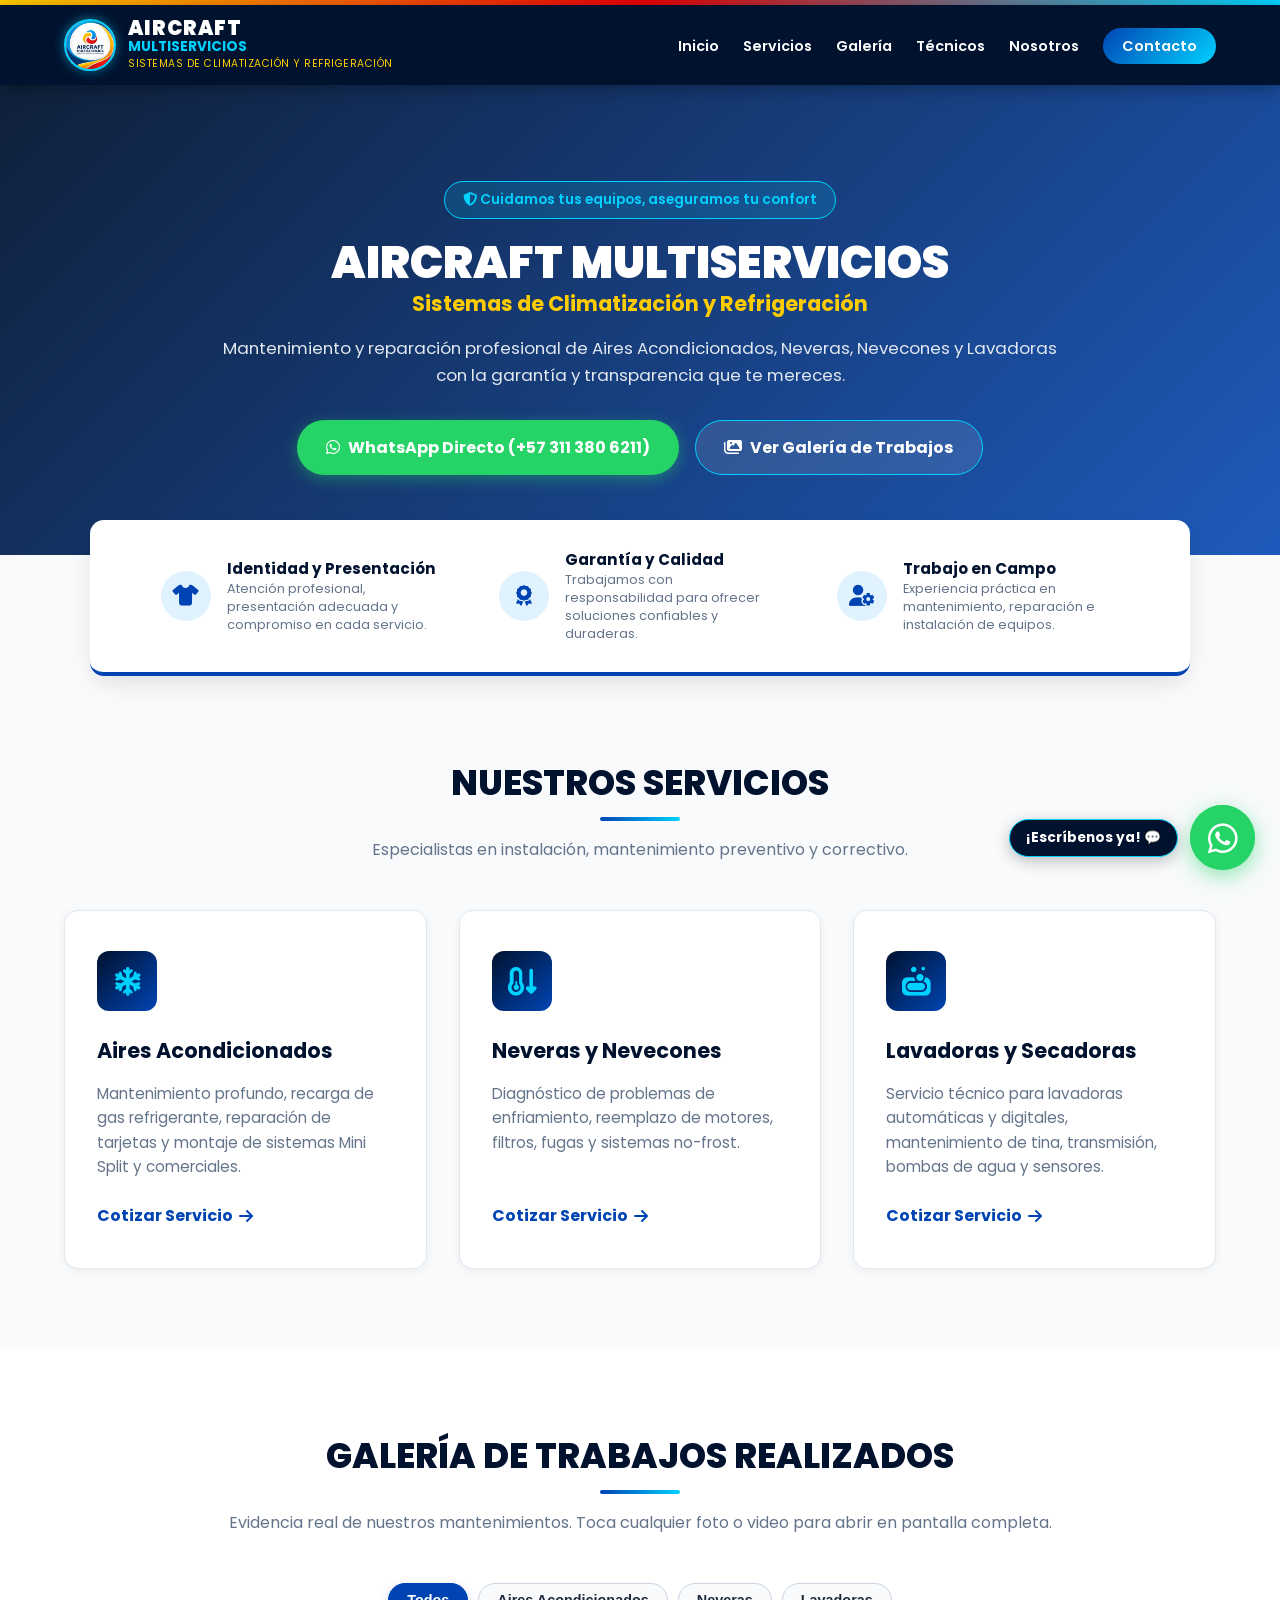
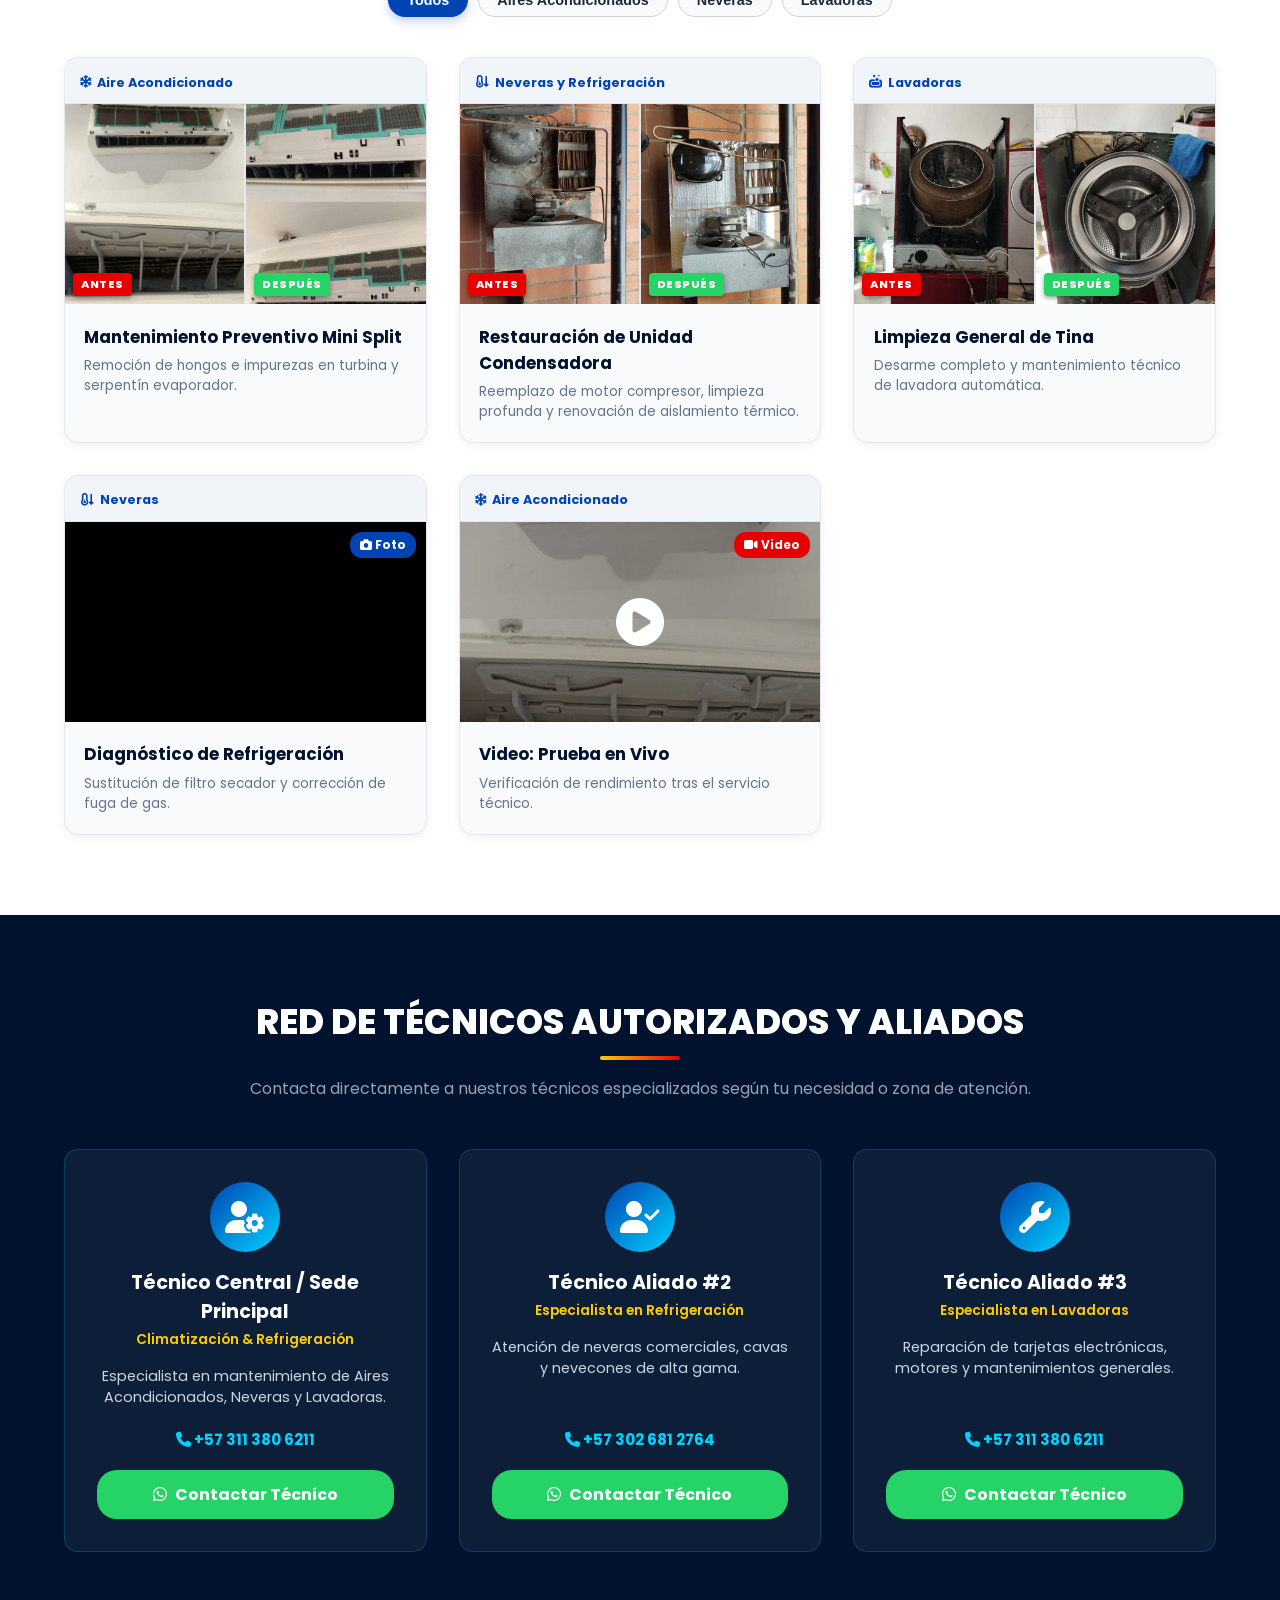
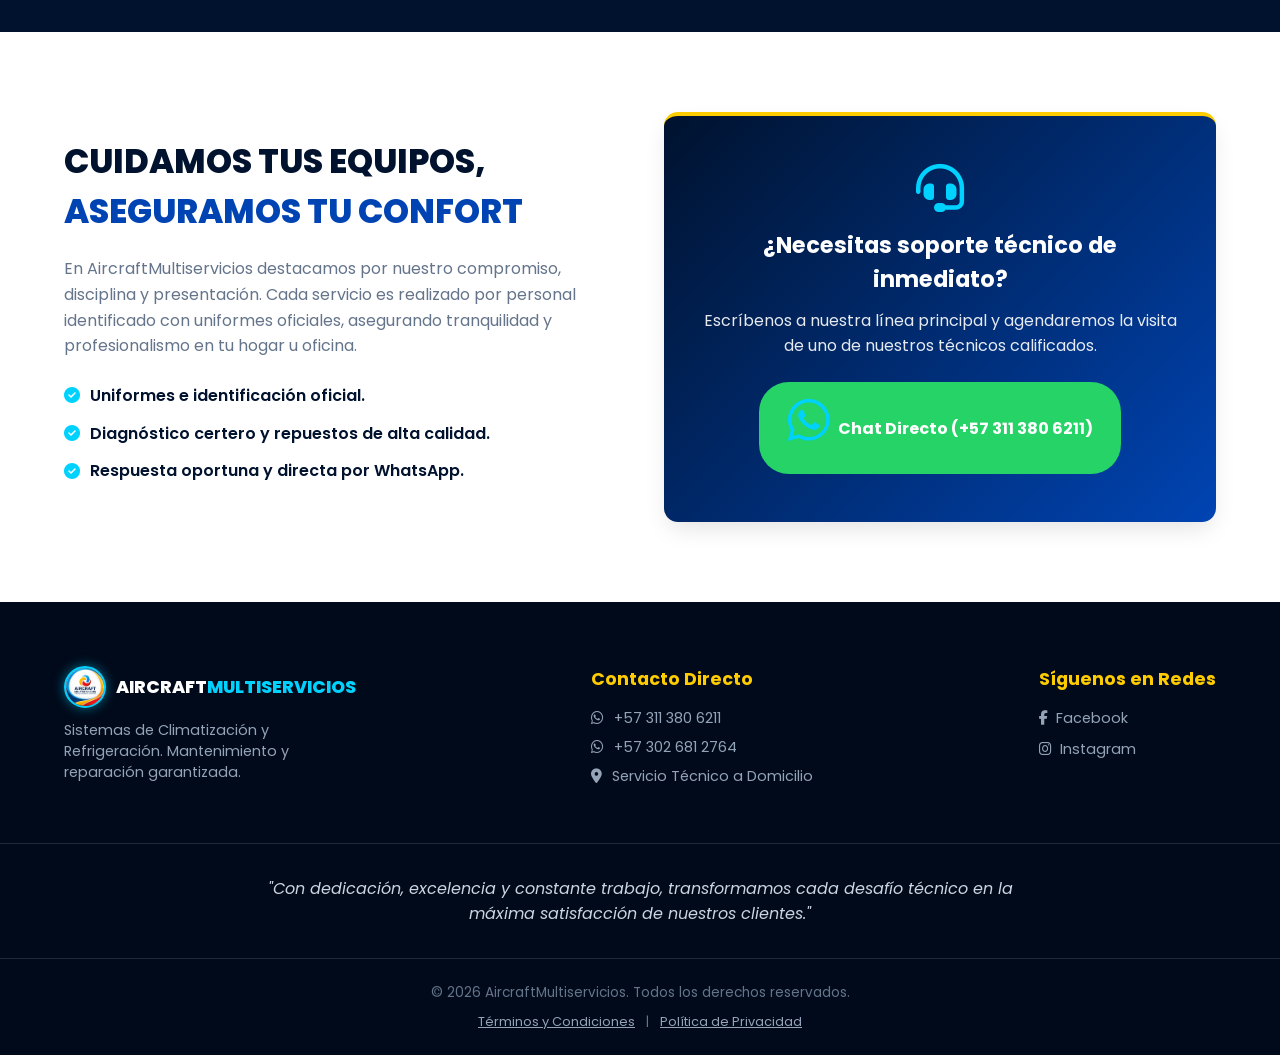
==== commit 00a6fdd7: "Add files via upload" ====
--- a/index.html
+++ b/index.html
@@ -3,7 +3,7 @@
 <head>
   <meta charset="UTF-8">
   <meta name="viewport" content="width=device-width, initial-scale=1.0">
-  <title>AircraftMultiservicios | Climatización y Refrigeración</title>
+  <title>AircraftMultiservicios | Galería de Trabajos</title>
   
   <!-- Fuentes e Íconos -->
   <link rel="preconnect" href="https://fonts.googleapis.com">
@@ -167,7 +167,30 @@
           </div>
         </div>
 
-        <!-- Trabajo 2: Lavadora (Antes y Después) -->
+        <!-- Trabajo 2: Nevera / Refrigeración (NUEVO ANTES Y DESPUÉS) -->
+        <div class="gallery-card filter-item neveras">
+          <div class="card-header-tag">
+            <span class="service-tag"><i class="fa-solid fa-temperature-arrow-down"></i> Neveras y Refrigeración</span>
+          </div>
+          <div class="ba-images">
+            <div class="ba-box" onclick="openLightBox('image', 'antes_nevera.jpg', 'Sistema de Refrigeración - Antes (Compresor desgastado y acumulación de grasa/suciedad)')">
+              <img src="antes_nevera.jpg" alt="Antes servicio refrigeración" loading="lazy">
+              <span class="ba-badge before">ANTES</span>
+              <div class="zoom-hint"><i class="fa-solid fa-magnifying-glass-plus"></i> Tocá para ampliar</div>
+            </div>
+            <div class="ba-box" onclick="openLightBox('image', 'despues_nevera.jpg', 'Sistema de Refrigeración - Después (Sustitución de motor compresor, desinfección y aislamiento térmico nuevo)')">
+              <img src="despues_nevera.jpg" alt="Después servicio refrigeración" loading="lazy">
+              <span class="ba-badge after">DESPUÉS</span>
+              <div class="zoom-hint"><i class="fa-solid fa-magnifying-glass-plus"></i> Tocá para ampliar</div>
+            </div>
+          </div>
+          <div class="gallery-info">
+            <h4>Restauración de Unidad Condensadora</h4>
+            <p>Reemplazo de motor compresor, limpieza profunda y renovación de aislamiento térmico.</p>
+          </div>
+        </div>
+
+        <!-- Trabajo 3: Lavadora (Antes y Después) -->
         <div class="gallery-card filter-item lavadoras">
           <div class="card-header-tag">
             <span class="service-tag"><i class="fa-solid fa-soap"></i> Lavadoras</span>
@@ -190,7 +213,7 @@
           </div>
         </div>
 
-        <!-- Trabajo 3: Nevera (Foto Individual) -->
+        <!-- Trabajo 4: Nevera (Foto Individual) -->
         <div class="gallery-card filter-item neveras">
           <div class="card-header-tag">
             <span class="service-tag"><i class="fa-solid fa-temperature-arrow-down"></i> Neveras</span>
@@ -206,7 +229,7 @@
           </div>
         </div>
 
-        <!-- Trabajo 4: Video de Mantenimiento -->
+        <!-- Trabajo 5: Video de Mantenimiento -->
         <div class="gallery-card filter-item aires">
           <div class="card-header-tag">
             <span class="service-tag"><i class="fa-solid fa-snowflake"></i> Aire Acondicionado</span>
@@ -345,11 +368,7 @@
   <!-- Botón Flotante Únicamente de WhatsApp con Etiqueta -->
   <div class="floating-social-container">
     <span class="wa-floating-label">¡Escríbenos ya! 💬</span>
-    <a href="https://wa.me/573113806211?text=Hola,%20vengo%20de%20la%20página%20web%20y%20necesito%20atención" 
-       class="float-btn wa-float" 
-       target="_blank" 
-       rel="noopener noreferrer" 
-       aria-label="Escribir por WhatsApp">
+    <a href="https://wa.me/573113806211?text=Hola,%20vengo%20de%20la%20página%20web%20y%20necesito%20atención" class="float-btn wa-float" target="_blank" rel="noopener noreferrer" aria-label="Escribir por WhatsApp">
       <i class="fa-brands fa-whatsapp"></i>
     </a>
   </div>
--- a/styles.css
+++ b/styles.css
@@ -971,7 +971,7 @@
 }
 
 /* ==========================================================================
-   BOTÓN FLOTANTE DE WHATSAPP MÁS GRANDE Y LLAMATIVO
+   BOTÓN FLOTANTE DE WHATSAPP OPTIMIZADO PARA MÓVILES
    ========================================================================== */
 .floating-social-container {
   position: fixed;
@@ -979,19 +979,19 @@
   right: 25px;
   display: flex;
   align-items: center;
-  gap: 10px;
+  gap: 12px;
   z-index: 10000;
 }
 
-/* Etiqueta flotante opcional junto al botón */
+/* Etiqueta flotante con mensaje */
 .wa-floating-label {
   background-color: var(--navy-dark);
   color: #ffffff;
-  padding: 8px 15px;
+  padding: 8px 16px;
   border-radius: 20px;
   font-size: 0.85rem;
   font-weight: 700;
-  box-shadow: 0 4px 15px rgba(0, 0, 0, 0.2);
+  box-shadow: 0 4px 15px rgba(0, 0, 0, 0.25);
   border: 1px solid var(--cyan-bright);
   white-space: nowrap;
   animation: floatLabel 3s infinite ease-in-out;
@@ -1000,21 +1000,21 @@
 /* Botón Principal de WhatsApp */
 .wa-float {
   background-color: var(--whatsapp-green);
-  width: 65px;               /* Tamaño aumentado (antes era 54px) */
+  width: 65px;
   height: 65px;
   border-radius: 50%;
   color: #ffffff;
   display: flex;
   align-items: center;
   justify-content: center;
-  font-size: 34px;           /* Ícono más grande */
+  font-size: 34px;
   box-shadow: 0 6px 20px rgba(37, 211, 102, 0.5);
   transition: transform 0.3s ease, background-color 0.3s ease;
   position: relative;
   text-decoration: none;
 }
 
-/* Animación de pulso continuo (Onda/Radar) */
+/* Animación de onda expansiva */
 .wa-float::before {
   content: '';
   position: absolute;
@@ -1028,20 +1028,13 @@
 }
 
 .wa-float:hover {
-  transform: scale(1.12) rotate(8deg);
+  transform: scale(1.1) rotate(6deg);
   background-color: #1eb954;
 }
 
-/* Keyframes para las Animaciones */
 @keyframes waPulse {
-  0% {
-    transform: scale(1);
-    opacity: 0.7;
-  }
-  100% {
-    transform: scale(1.6);
-    opacity: 0;
-  }
+  0% { transform: scale(1); opacity: 0.7; }
+  100% { transform: scale(1.65); opacity: 0; }
 }
 
 @keyframes floatLabel {
@@ -1049,22 +1042,26 @@
   50% { transform: translateY(-4px); }
 }
 
-/* Ajustes para móviles */
+/* ==========================================================================
+   AJUSTE ROBUSTO PARA PANTALLAS MÓVILES (TABLETS Y CELULARES)
+   ========================================================================== */
 @media (max-width: 768px) {
   .floating-social-container {
     bottom: 20px;
-    right: 15px;
-  }
-
+    right: 18px;
+    gap: 8px;
+  }
+
+  /* Hacemos el botón MÁS GRANDE en celulares */
   .wa-float {
-    width: 58px;
-    height: 58px;
-    font-size: 30px;
+    width: 68px;        /* Aumentado a 68px para fácil toque táctil */
+    height: 68px;
+    font-size: 36px;    /* Ícono de WhatsApp bien grande y visible */
   }
 
   .wa-floating-label {
-    font-size: 0.75rem;
-    padding: 6px 12px;
+    font-size: 0.8rem;
+    padding: 8px 12px;
   }
 }
 
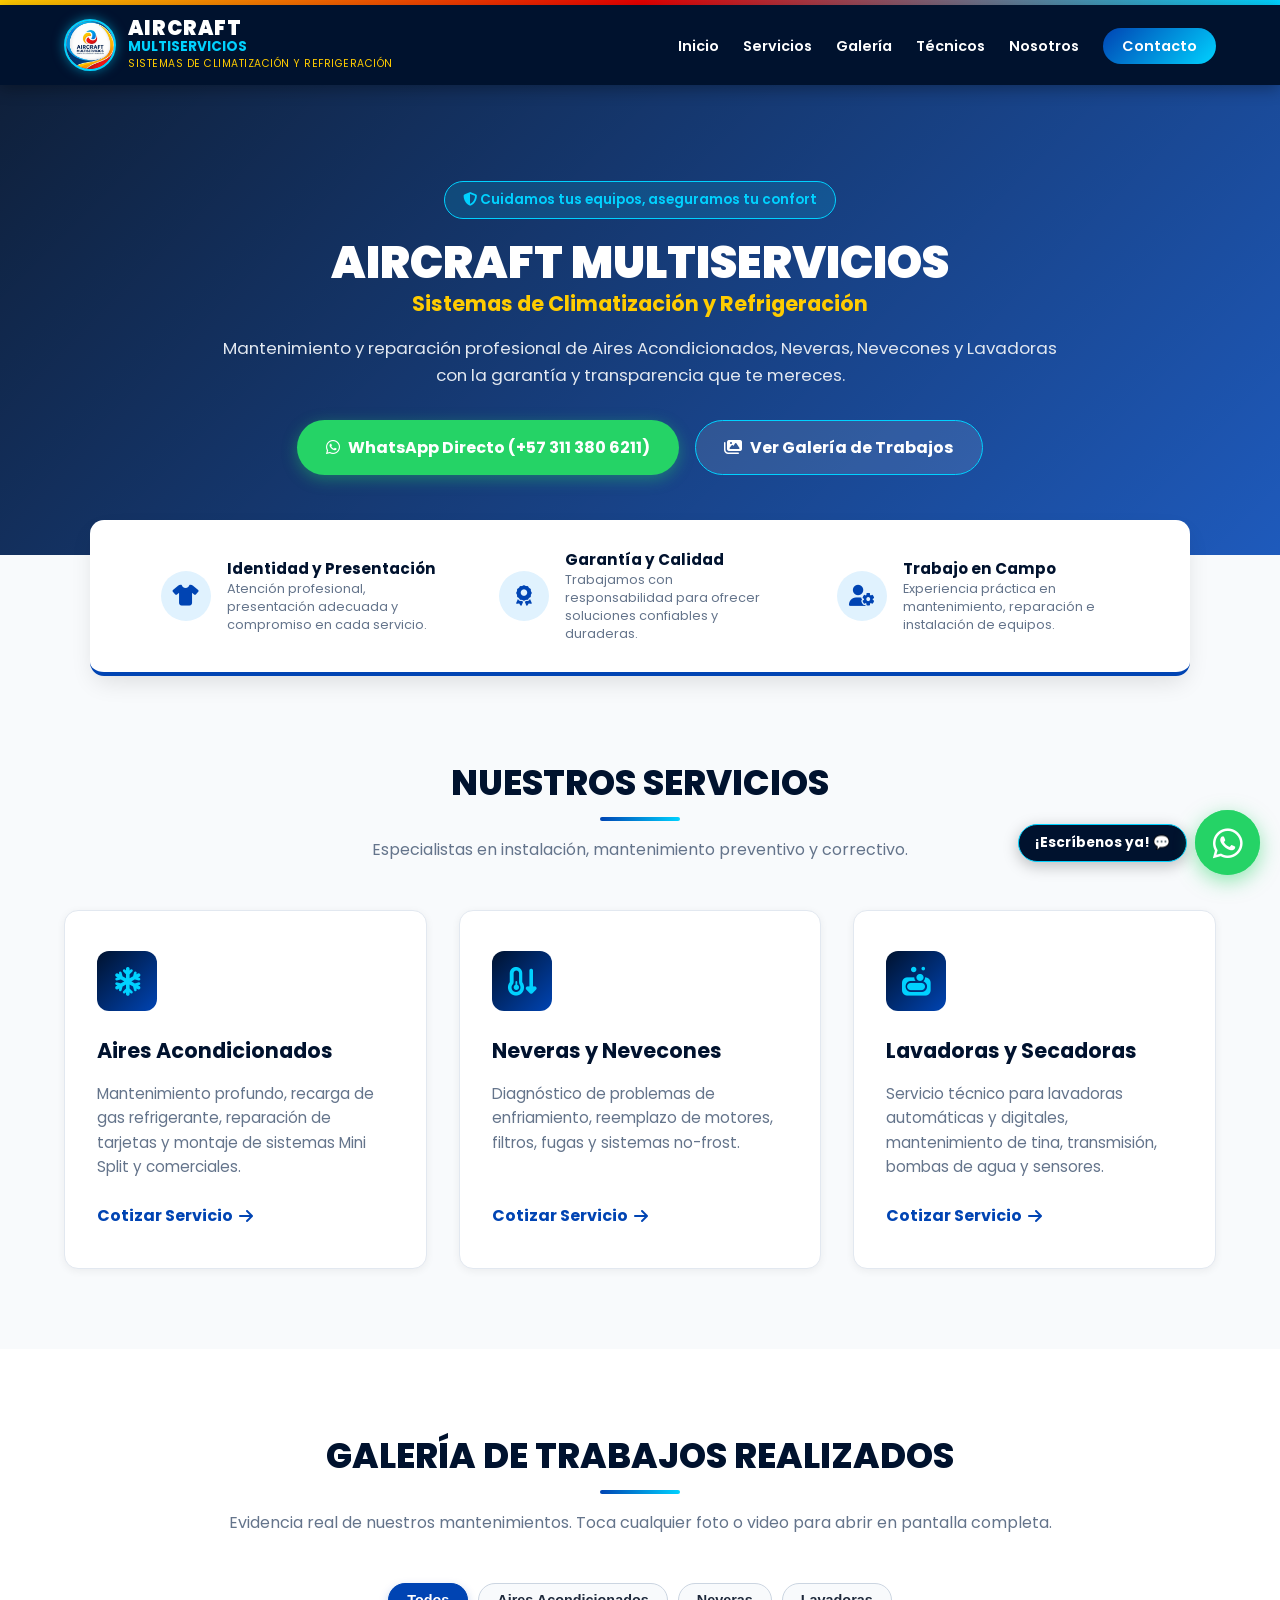
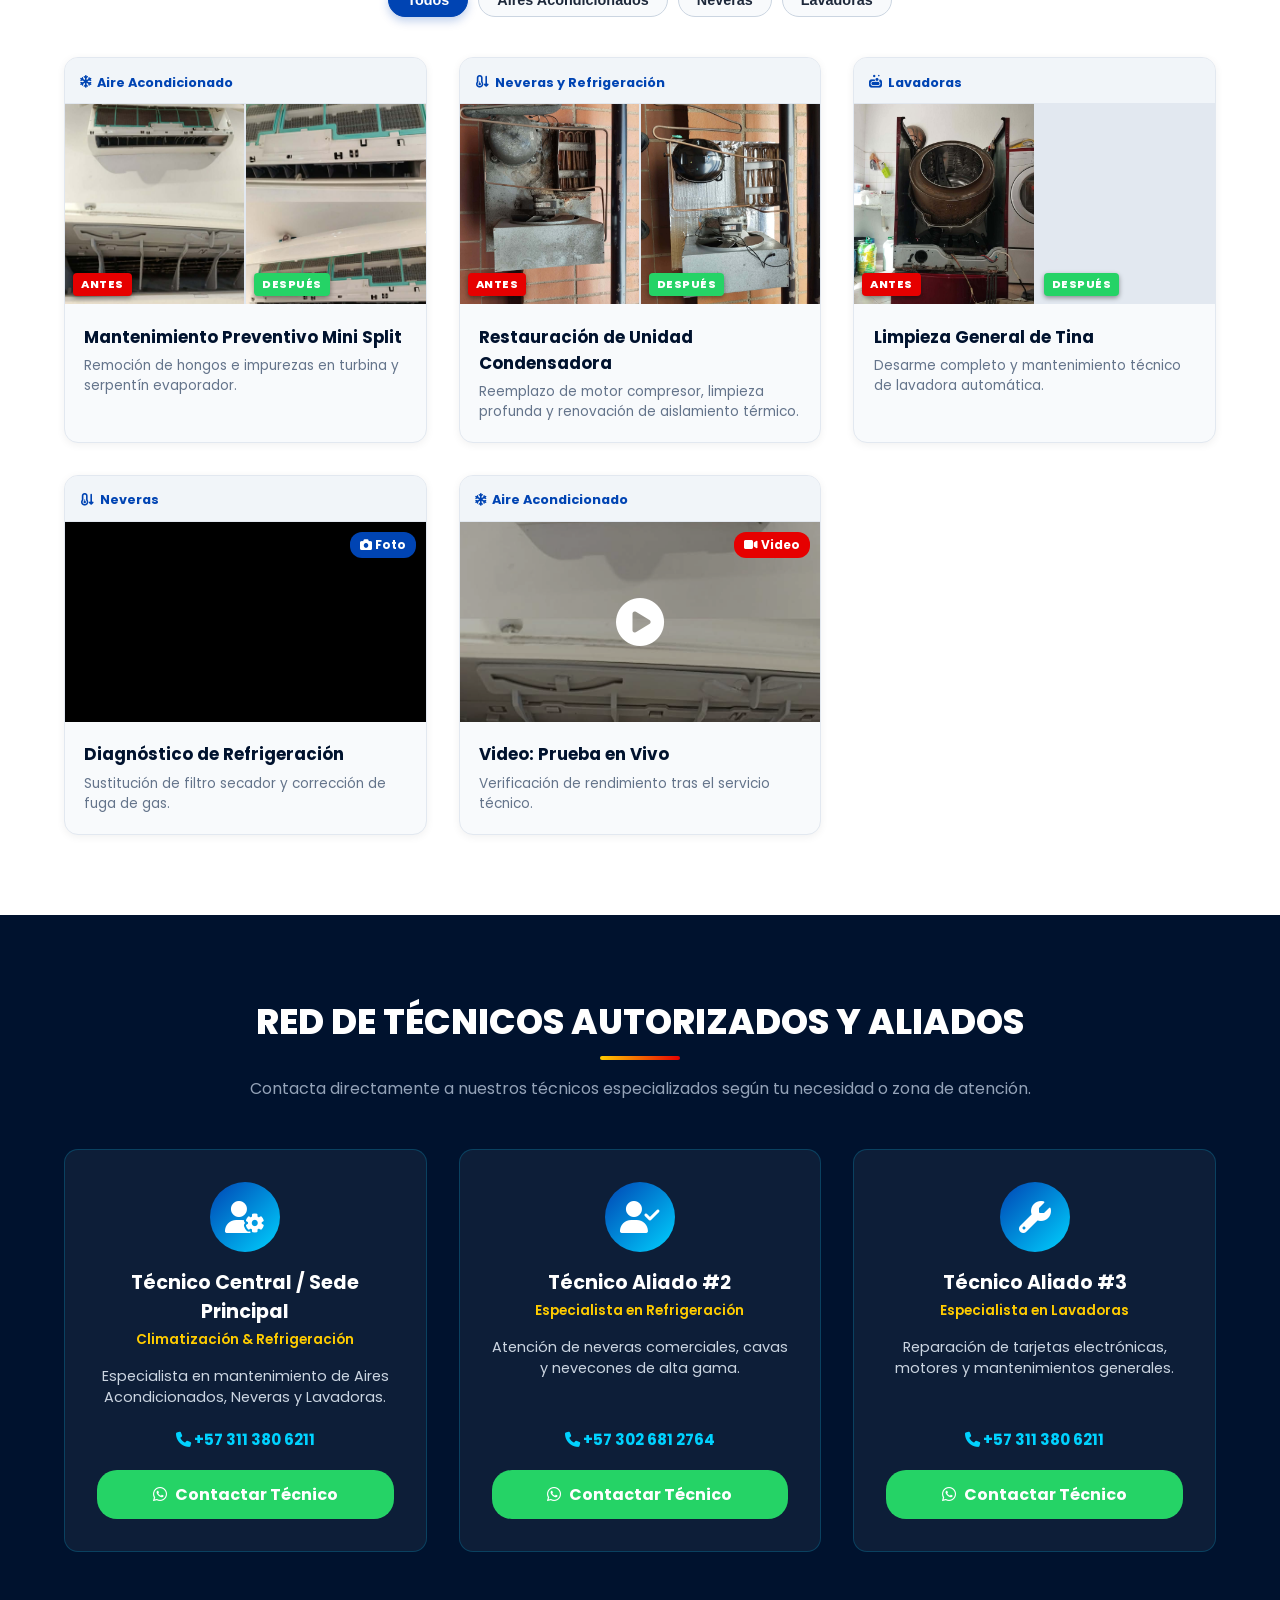
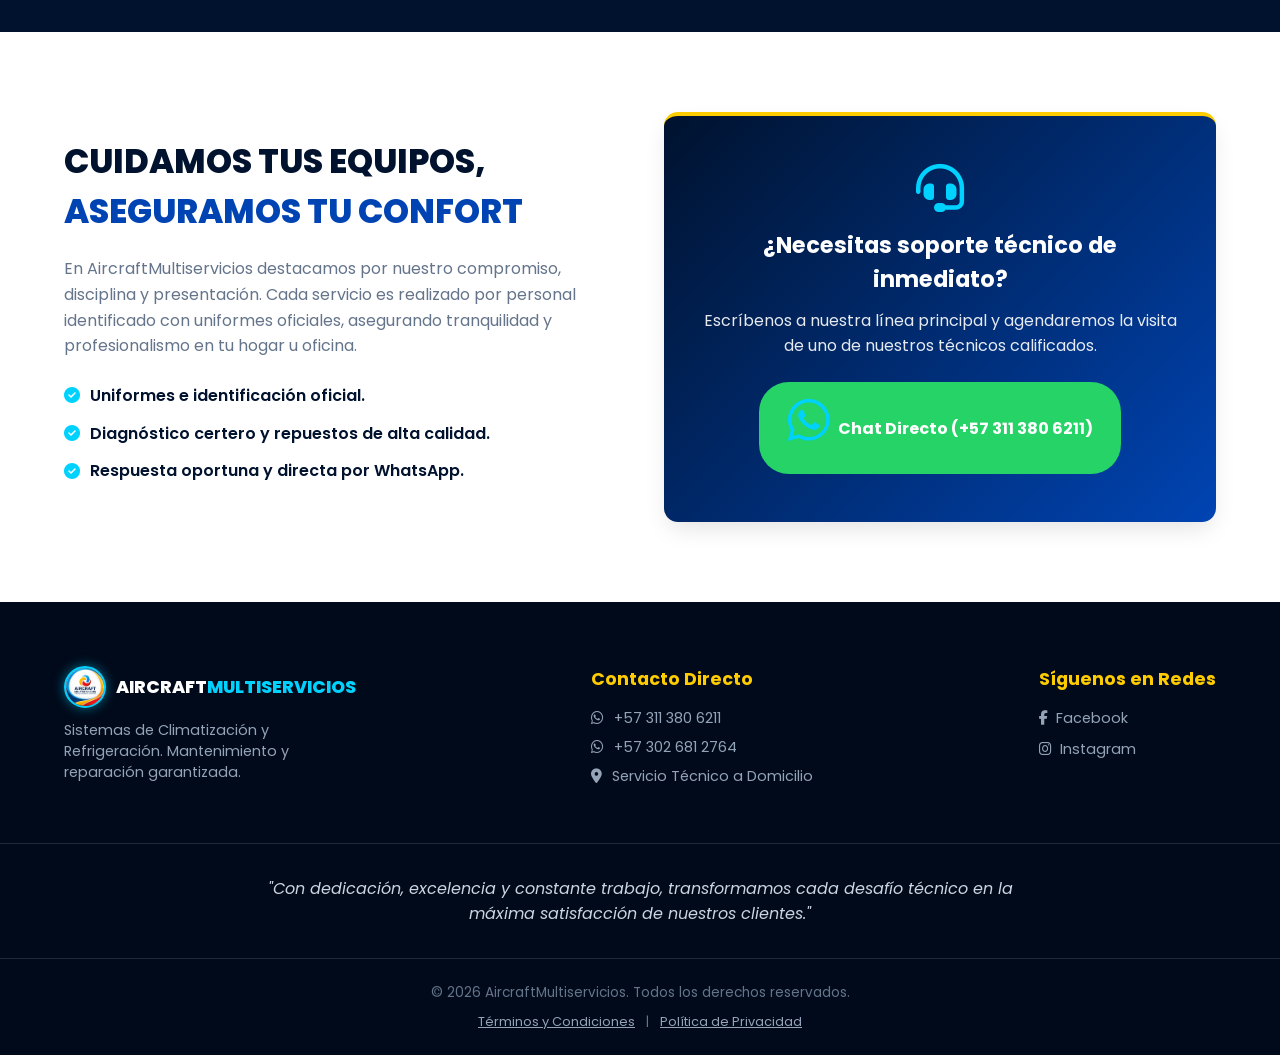
==== commit 0f3891fb: "Add files via upload" ====
--- a/index.html
+++ b/index.html
@@ -3,7 +3,7 @@
 <head>
   <meta charset="UTF-8">
   <meta name="viewport" content="width=device-width, initial-scale=1.0">
-  <title>AircraftMultiservicios | Galería de Trabajos</title>
+  <title>AircraftMultiservicios | Climatización y Refrigeración</title>
   
   <!-- Fuentes e Íconos -->
   <link rel="preconnect" href="https://fonts.googleapis.com">
@@ -23,7 +23,7 @@
   <header class="navbar">
     <div class="container nav-container">
       <a href="#" class="logo">
-        <img src="logo.jpg" alt="AircraftMultiservicios Logo" class="brand-logo-img" onerror="this.src='https://images.unsplash.com/photo-1621905251189-08b45d6a269e?q=80&w=200&auto=format&fit=crop'">
+        <img src="logo.jpg" alt="AircraftMultiservicios Logo" class="brand-logo-img" decoding="async" onerror="this.src='https://images.unsplash.com/photo-1621905251189-08b45d6a269e?q=80&w=200&auto=format&fit=crop'">
         <div class="logo-text">
           <span class="brand-title">AIRCRAFT</span>
           <span class="brand-sub">MULTISERVICIOS</span>
@@ -151,12 +151,12 @@
           </div>
           <div class="ba-images">
             <div class="ba-box" onclick="openLightBox('image', 'antes1.jpg', 'Aire Acondicionado - Antes del Servicio (Suciedad y moho acumulado)')">
-              <img src="antes1.jpg" alt="Antes" loading="lazy" onerror="this.src='https://images.unsplash.com/photo-1581092160607-ee22621dd758?q=80&w=600&auto=format&fit=crop'">
+              <img src="antes1.jpg" alt="Antes" loading="lazy" decoding="async" onerror="this.src='https://images.unsplash.com/photo-1581092160607-ee22621dd758?q=80&w=600&auto=format&fit=crop'">
               <span class="ba-badge before">ANTES</span>
               <div class="zoom-hint"><i class="fa-solid fa-magnifying-glass-plus"></i> Tocá para ampliar</div>
             </div>
             <div class="ba-box" onclick="openLightBox('image', 'despues1.jpg', 'Aire Acondicionado - Después del Servicio (Limpieza y desinfección profunda)')">
-              <img src="despues1.jpg" alt="Después" loading="lazy" onerror="this.src='https://images.unsplash.com/photo-1621905251189-08b45d6a269e?q=80&w=600&auto=format&fit=crop'">
+              <img src="despues1.jpg" alt="Después" loading="lazy" decoding="async" onerror="this.src='https://images.unsplash.com/photo-1621905251189-08b45d6a269e?q=80&w=600&auto=format&fit=crop'">
               <span class="ba-badge after">DESPUÉS</span>
               <div class="zoom-hint"><i class="fa-solid fa-magnifying-glass-plus"></i> Tocá para ampliar</div>
             </div>
@@ -167,19 +167,19 @@
           </div>
         </div>
 
-        <!-- Trabajo 2: Nevera / Refrigeración (NUEVO ANTES Y DESPUÉS) -->
+        <!-- Trabajo 2: Nevera / Refrigeración (ANTES Y DESPUÉS) -->
         <div class="gallery-card filter-item neveras">
           <div class="card-header-tag">
             <span class="service-tag"><i class="fa-solid fa-temperature-arrow-down"></i> Neveras y Refrigeración</span>
           </div>
           <div class="ba-images">
             <div class="ba-box" onclick="openLightBox('image', 'antes_nevera.jpg', 'Sistema de Refrigeración - Antes (Compresor desgastado y acumulación de grasa/suciedad)')">
-              <img src="antes_nevera.jpg" alt="Antes servicio refrigeración" loading="lazy">
+              <img src="antes_nevera.jpg" alt="Antes servicio refrigeración" loading="lazy" decoding="async">
               <span class="ba-badge before">ANTES</span>
               <div class="zoom-hint"><i class="fa-solid fa-magnifying-glass-plus"></i> Tocá para ampliar</div>
             </div>
             <div class="ba-box" onclick="openLightBox('image', 'despues_nevera.jpg', 'Sistema de Refrigeración - Después (Sustitución de motor compresor, desinfección y aislamiento térmico nuevo)')">
-              <img src="despues_nevera.jpg" alt="Después servicio refrigeración" loading="lazy">
+              <img src="despues_nevera.jpg" alt="Después servicio refrigeración" loading="lazy" decoding="async">
               <span class="ba-badge after">DESPUÉS</span>
               <div class="zoom-hint"><i class="fa-solid fa-magnifying-glass-plus"></i> Tocá para ampliar</div>
             </div>
@@ -197,12 +197,12 @@
           </div>
           <div class="ba-images">
             <div class="ba-box" onclick="openLightBox('image', 'antes2.jpg', 'Lavadora - Antes (Tina llena de sarro y sedimentos de jabón)')">
-              <img src="antes2.jpg" alt="Antes" loading="lazy" onerror="this.src='https://images.unsplash.com/photo-1582735689369-4fe89db7114c?q=80&w=600&auto=format&fit=crop'">
+              <img src="antes2.jpg" alt="Antes" loading="lazy" decoding="async" onerror="this.src='https://images.unsplash.com/photo-1582735689369-4fe89db7114c?q=80&w=600&auto=format&fit=crop'">
               <span class="ba-badge before">ANTES</span>
               <div class="zoom-hint"><i class="fa-solid fa-magnifying-glass-plus"></i> Tocá para ampliar</div>
             </div>
             <div class="ba-box" onclick="openLightBox('image', 'despues2.jpg', 'Lavadora - Después (Mantenimiento general y desinfección)')">
-              <img src="despues2.jpg" alt="Después" loading="lazy" onerror="this.src='https://images.unsplash.com/photo-1517677208171-0bc6725a3e60?q=80&w=600&auto=format&fit=crop'">
+              <img src="despues2.jpg" alt="Después" loading="lazy" decoding="async" onerror="this.src='https://images.unsplash.com/photo-1517677208171-0bc6725a3e60?q=80&w=600&auto=format&fit=crop'">
               <span class="ba-badge after">DESPUÉS</span>
               <div class="zoom-hint"><i class="fa-solid fa-magnifying-glass-plus"></i> Tocá para ampliar</div>
             </div>
@@ -219,7 +219,7 @@
             <span class="service-tag"><i class="fa-solid fa-temperature-arrow-down"></i> Neveras</span>
           </div>
           <div class="media-container" onclick="openLightBox('image', 'foto_nevera.jpg', 'Reparación de Sistema de Enfriamiento y Carga de Refrigerante')">
-            <img src="foto_nevera.jpg" alt="Servicio Nevera" loading="lazy" onerror="this.src='https://images.unsplash.com/photo-1584622650111-993a426fbf0a?q=80&w=600&auto=format&fit=crop'">
+            <img src="foto_nevera.jpg" alt="Servicio Nevera" loading="lazy" decoding="async" onerror="this.src='https://images.unsplash.com/photo-1584622650111-993a426fbf0a?q=80&w=600&auto=format&fit=crop'">
             <span class="media-badge photo"><i class="fa-solid fa-camera"></i> Foto</span>
             <div class="zoom-hint"><i class="fa-solid fa-magnifying-glass-plus"></i> Tocá para ampliar</div>
           </div>
@@ -329,7 +329,7 @@
     <div class="container footer-content">
       <div class="footer-brand">
         <div class="logo logo-footer">
-          <img src="logo.jpg" alt="Logo AircraftMultiservicios" class="brand-logo-img footer-logo-img" onerror="this.src='https://images.unsplash.com/photo-1621905251189-08b45d6a269e?q=80&w=200&auto=format&fit=crop'">
+          <img src="logo.jpg" alt="Logo AircraftMultiservicios" class="brand-logo-img footer-logo-img" decoding="async" onerror="this.src='https://images.unsplash.com/photo-1621905251189-08b45d6a269e?q=80&w=200&auto=format&fit=crop'">
           <div>AIRCRAFT<span>MULTISERVICIOS</span></div>
         </div>
         <p>Sistemas de Climatización y Refrigeración. Mantenimiento y reparación garantizada.</p>
@@ -345,7 +345,7 @@
       <div class="footer-socials">
         <h4>Síguenos en Redes</h4>
         <div class="social-links-footer">
-          <a href="https://facebook.com/Aircraftmultiservicios" target="_blank" rel="noopener noreferrer" aria-label="Visitar Facebook de AircraftMultiservicios"><i class="fa-brands fa-facebook-f"></i> Facebook</a>
+          <a href="https://www.facebook.com/profile.php?id=61593074623446" target="_blank" rel="noopener noreferrer" aria-label="Visitar Facebook de AircraftMultiservicios"><i class="fa-brands fa-facebook-f"></i> Facebook</a>
           <a href="https://instagram.com/aircraftmultiservicios" target="_blank" rel="noopener noreferrer" aria-label="Visitar Instagram de AircraftMultiservicios"><i class="fa-brands fa-instagram"></i> Instagram</a>
         </div>
       </div>
@@ -365,8 +365,8 @@
     </div>
   </footer>
 
-  <!-- Botón Flotante Únicamente de WhatsApp con Etiqueta -->
-  <div class="floating-social-container">
+  <!-- Botón Flotante Únicamente de WhatsApp con Etiqueta Ajustada -->
+  <div class="floating-social-container" style="position: fixed; bottom: 25px; right: 20px; z-index: 99; display: flex; align-items: center; gap: 8px;">
     <span class="wa-floating-label">¡Escríbenos ya! 💬</span>
     <a href="https://wa.me/573113806211?text=Hola,%20vengo%20de%20la%20página%20web%20y%20necesito%20atención" class="float-btn wa-float" target="_blank" rel="noopener noreferrer" aria-label="Escribir por WhatsApp">
       <i class="fa-brands fa-whatsapp"></i>
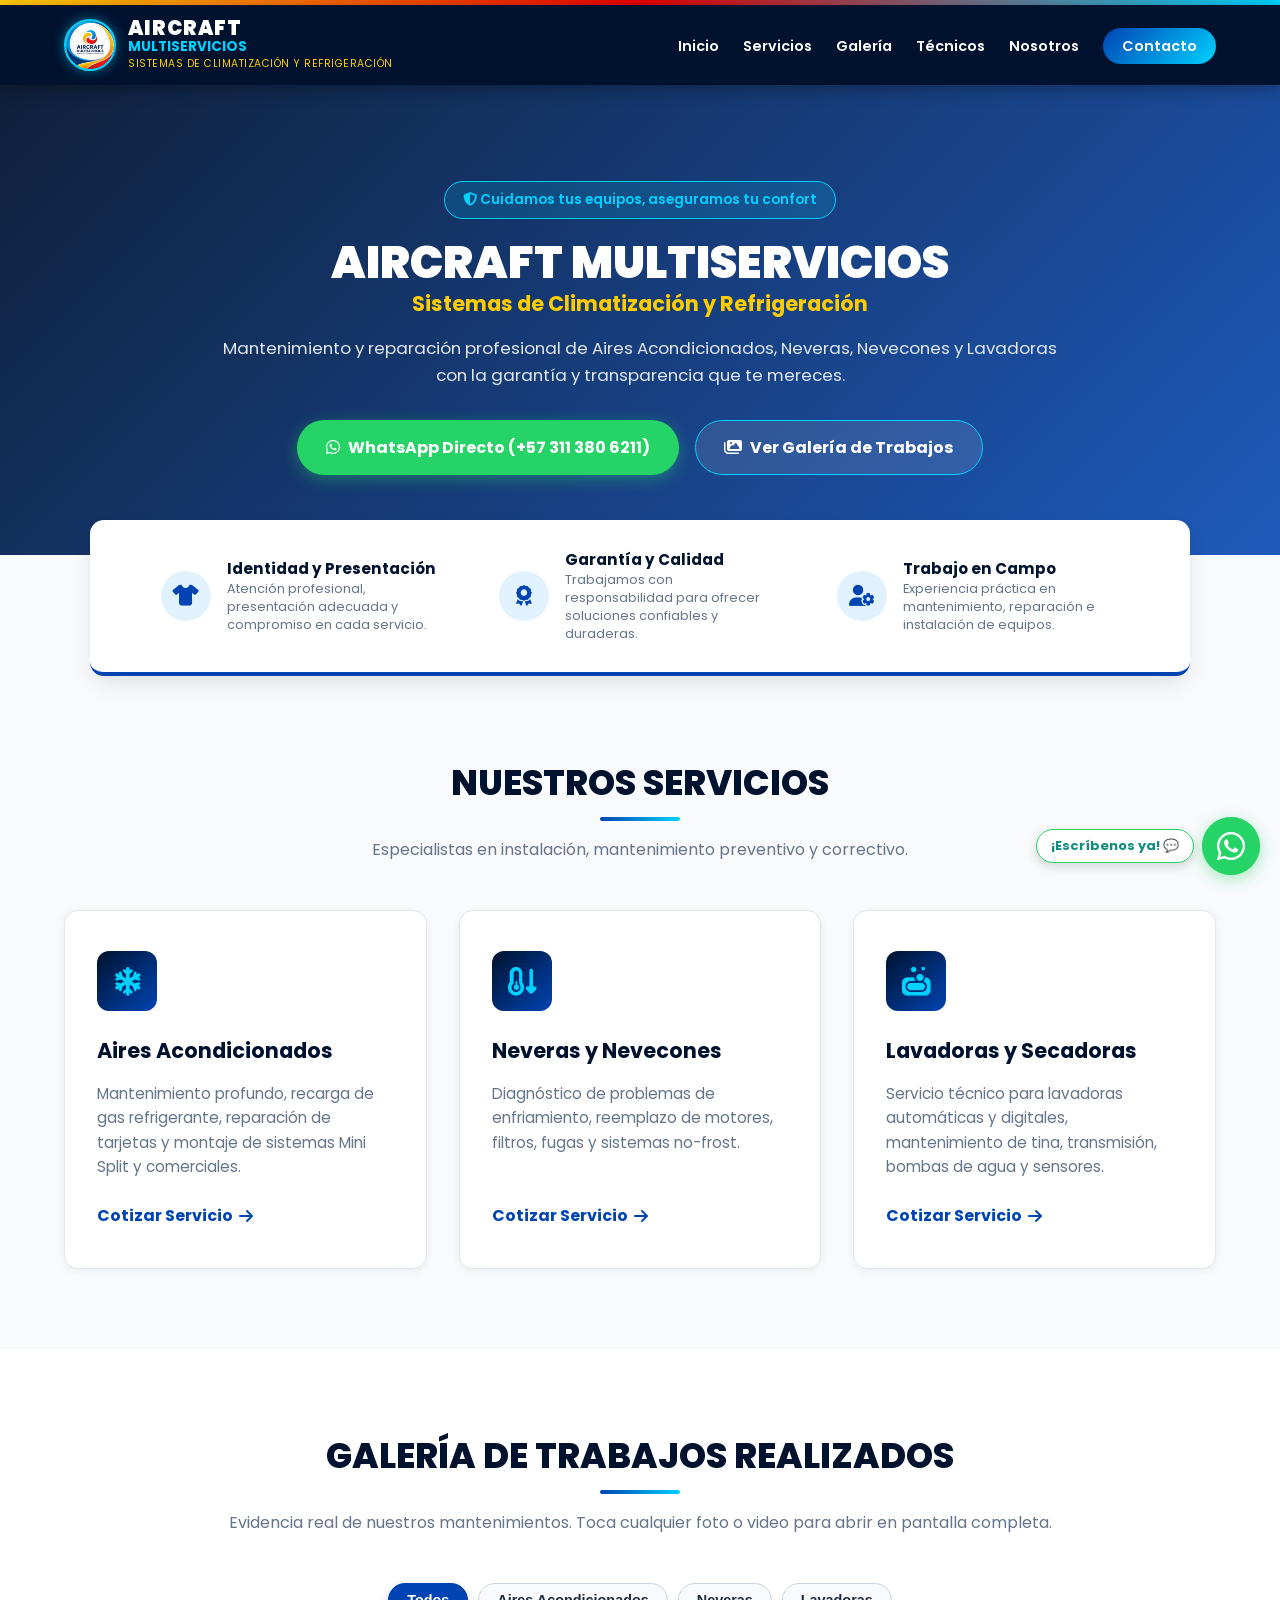
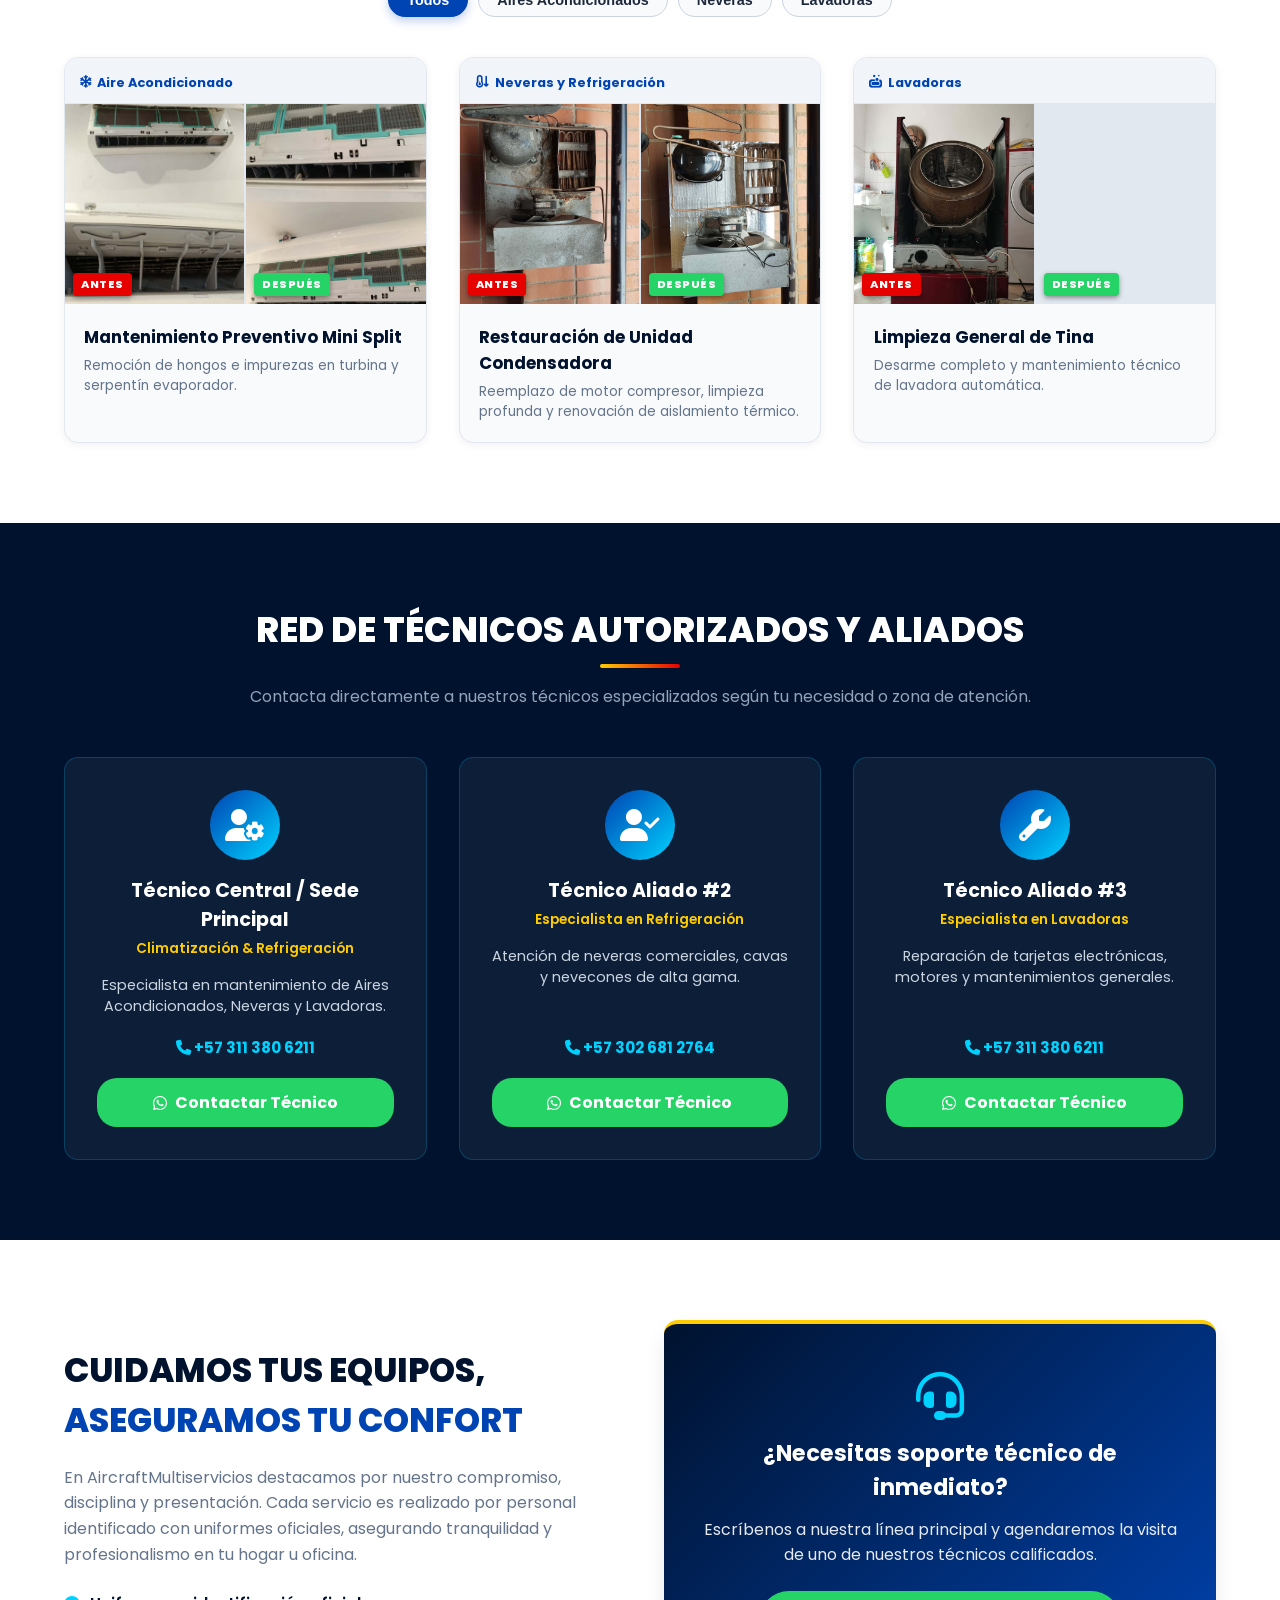
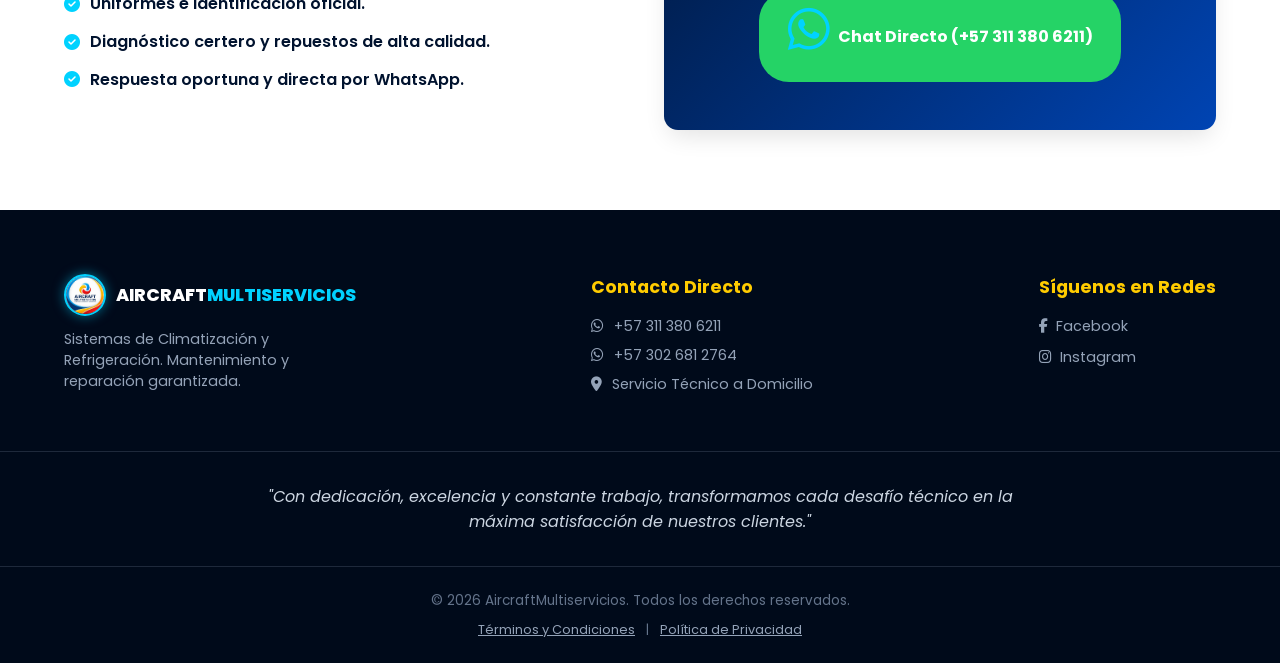
==== commit 523c07d8: "Add files via upload" ====
--- a/index.html
+++ b/index.html
@@ -213,42 +213,6 @@
           </div>
         </div>
 
-        <!-- Trabajo 4: Nevera (Foto Individual) -->
-        <div class="gallery-card filter-item neveras">
-          <div class="card-header-tag">
-            <span class="service-tag"><i class="fa-solid fa-temperature-arrow-down"></i> Neveras</span>
-          </div>
-          <div class="media-container" onclick="openLightBox('image', 'foto_nevera.jpg', 'Reparación de Sistema de Enfriamiento y Carga de Refrigerante')">
-            <img src="foto_nevera.jpg" alt="Servicio Nevera" loading="lazy" decoding="async" onerror="this.src='https://images.unsplash.com/photo-1584622650111-993a426fbf0a?q=80&w=600&auto=format&fit=crop'">
-            <span class="media-badge photo"><i class="fa-solid fa-camera"></i> Foto</span>
-            <div class="zoom-hint"><i class="fa-solid fa-magnifying-glass-plus"></i> Tocá para ampliar</div>
-          </div>
-          <div class="gallery-info">
-            <h4>Diagnóstico de Refrigeración</h4>
-            <p>Sustitución de filtro secador y corrección de fuga de gas.</p>
-          </div>
-        </div>
-
-        <!-- Trabajo 5: Video de Mantenimiento -->
-        <div class="gallery-card filter-item aires">
-          <div class="card-header-tag">
-            <span class="service-tag"><i class="fa-solid fa-snowflake"></i> Aire Acondicionado</span>
-          </div>
-          <div class="media-container video-box" onclick="openLightBox('video', 'video1.mp4', 'Prueba de Presión y Flujo de Aire en Aire Acondicionado')">
-            <video poster="antes1.jpg" preload="metadata" playsinline>
-              <source src="video1.mp4" type="video/mp4">
-            </video>
-            <div class="play-overlay">
-              <i class="fa-solid fa-circle-play"></i>
-            </div>
-            <span class="media-badge video"><i class="fa-solid fa-video"></i> Video</span>
-          </div>
-          <div class="gallery-info">
-            <h4>Video: Prueba en Vivo</h4>
-            <p>Verificación de rendimiento tras el servicio técnico.</p>
-          </div>
-        </div>
-
       </div>
     </div>
   </section>
--- a/styles.css
+++ b/styles.css
@@ -1175,4 +1175,99 @@
 .footer-legal-links .separator {
   color: #64748b;
   margin: 0 8px;
+}/* ==========================================================================
+   BOTÓN FLOTANTE DE WHATSAPP CON ETIQUETA ARRIBA EN MÓVILES
+   ========================================================================== */
+
+/* Contenedor principal flotante (Escritorio) */
+.floating-social-container {
+  position: fixed;
+  bottom: 25px;
+  right: 20px;
+  z-index: 999;
+  display: flex;
+  align-items: center;
+  gap: 10px;
+  font-family: 'Poppins', sans-serif;
+}
+
+/* Etiqueta flotante ("¡Escríbenos ya! 💬") */
+.wa-floating-label {
+  background-color: #ffffff;
+  color: #128c7e;
+  font-size: 13px;
+  font-weight: 700;
+  padding: 6px 14px;
+  border-radius: 20px;
+  box-shadow: 0 4px 12px rgba(0, 0, 0, 0.15);
+  border: 1px solid #25d366;
+  white-space: nowrap;
+  pointer-events: none; /* No interfiere con clics alrededor */
+  transition: transform 0.3s ease, box-shadow 0.3s ease;
+}
+
+/* Botón circular de WhatsApp */
+.float-btn.wa-float {
+  width: 58px;
+  height: 58px;
+  background-color: #25d366;
+  color: #ffffff;
+  border-radius: 50%;
+  display: flex;
+  align-items: center;
+  justify-content: center;
+  font-size: 32px;
+  text-decoration: none;
+  box-shadow: 0 4px 15px rgba(37, 211, 102, 0.4);
+  transition: transform 0.3s ease, background-color 0.3s ease;
+  animation: pulse-wa 2s infinite;
+}
+
+.float-btn.wa-float:hover {
+  background-color: #128c7e;
+  transform: scale(1.08);
+}
+
+/* Animación de pulso suave para captar atención */
+@keyframes pulse-wa {
+  0% {
+    box-shadow: 0 0 0 0 rgba(37, 211, 102, 0.7);
+  }
+  70% {
+    box-shadow: 0 0 0 15px rgba(37, 211, 102, 0);
+  }
+  100% {
+    box-shadow: 0 0 0 0 rgba(37, 211, 102, 0);
+  }
+}
+
+/* --------------------------------------------------------------------------
+   AJUSTE ESPECÍFICO PARA MÓVILES Y PANTALLAS PEQUEÑAS (≤ 768px)
+   -------------------------------------------------------------------------- */
+@media (max-width: 768px) {
+  .floating-social-container {
+    flex-direction: column; /* Coloca la etiqueta ARRIBA y el botón ABAJO */
+    align-items: flex-end;  /* Alinea ambos elementos a la derecha */
+    gap: 6px;               /* Espacio compacto entre la etiqueta y el botón */
+    bottom: 20px;
+    right: 15px;
+  }
+
+  .wa-floating-label {
+    font-size: 11px;
+    padding: 4px 10px;
+    border-radius: 12px;
+    box-shadow: 0 2px 8px rgba(0, 0, 0, 0.2);
+  }
+
+  .float-btn.wa-float {
+    width: 52px;
+    height: 52px;
+    font-size: 28px;
+  }
+
+  /* Margen extra inferior para el footer para despejar totalmente los links */
+  .footer-bottom {
+    padding-bottom: 35px;
+  }
 }
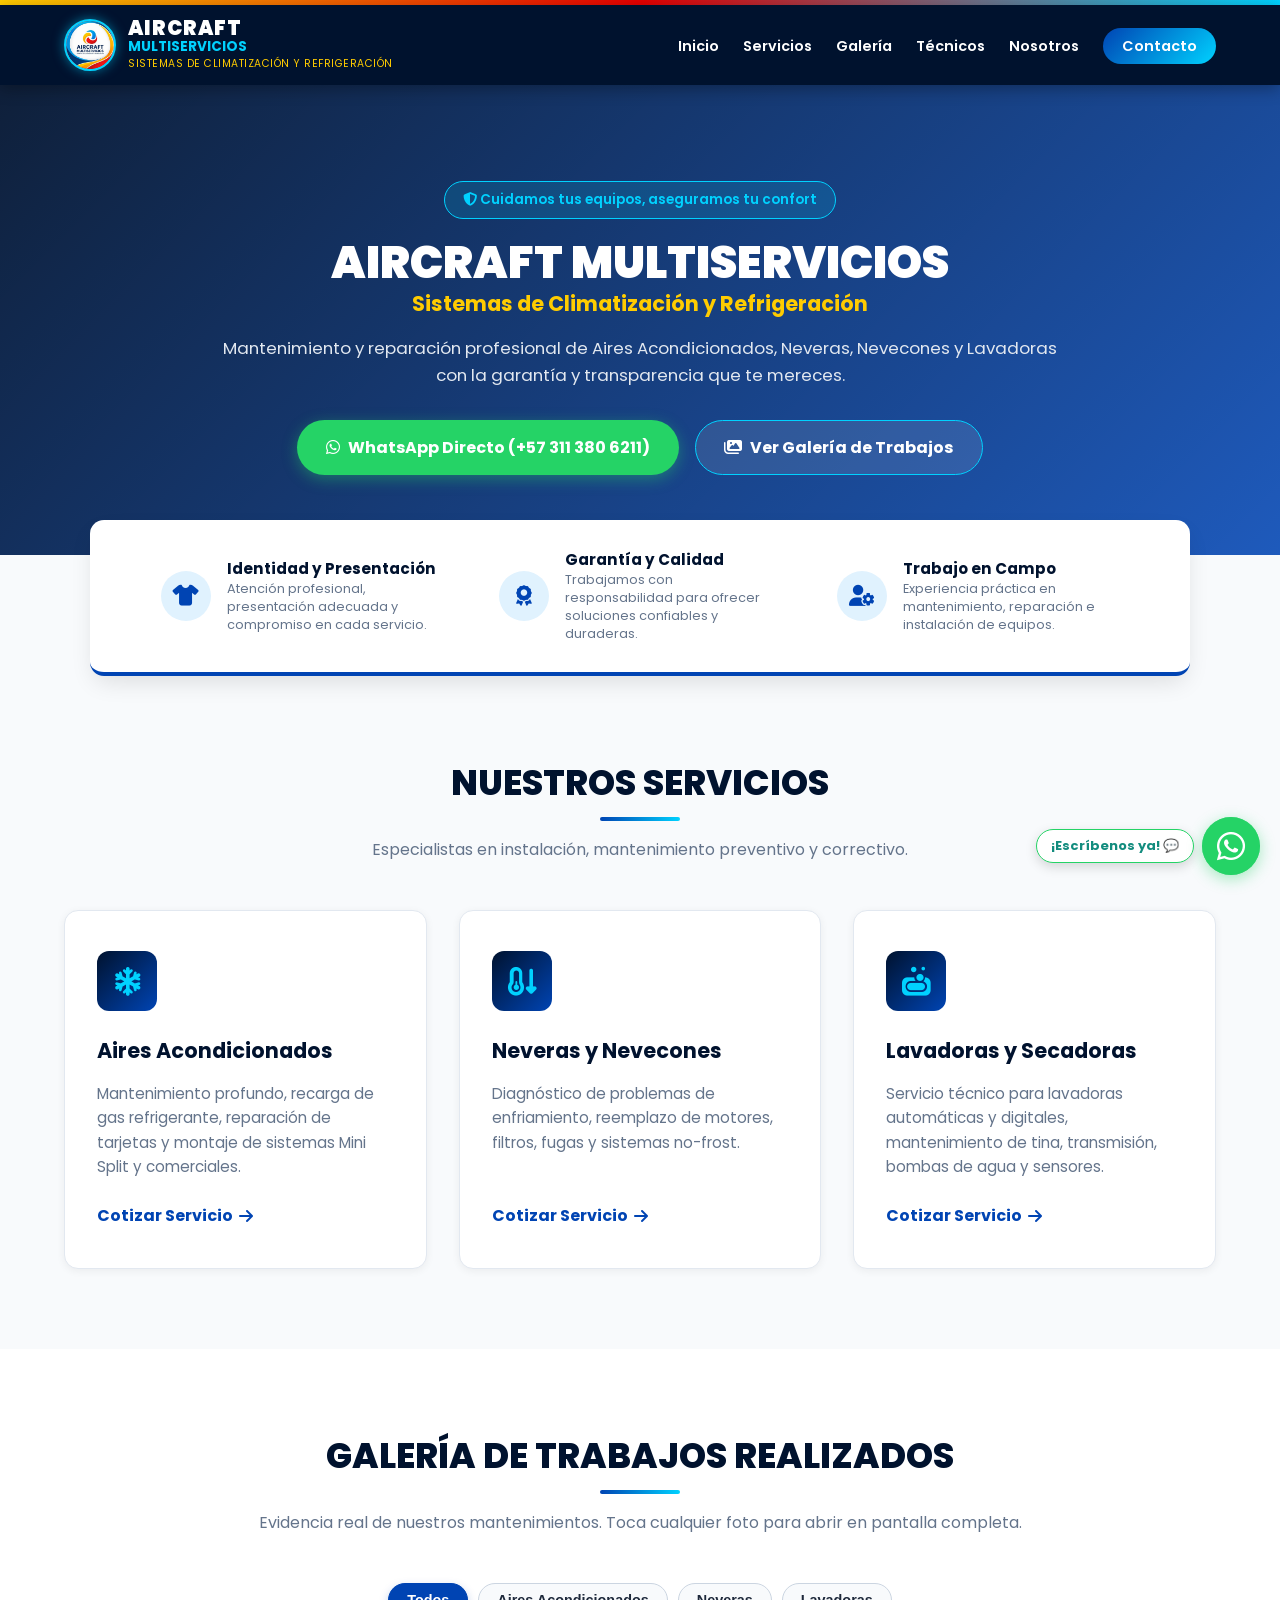
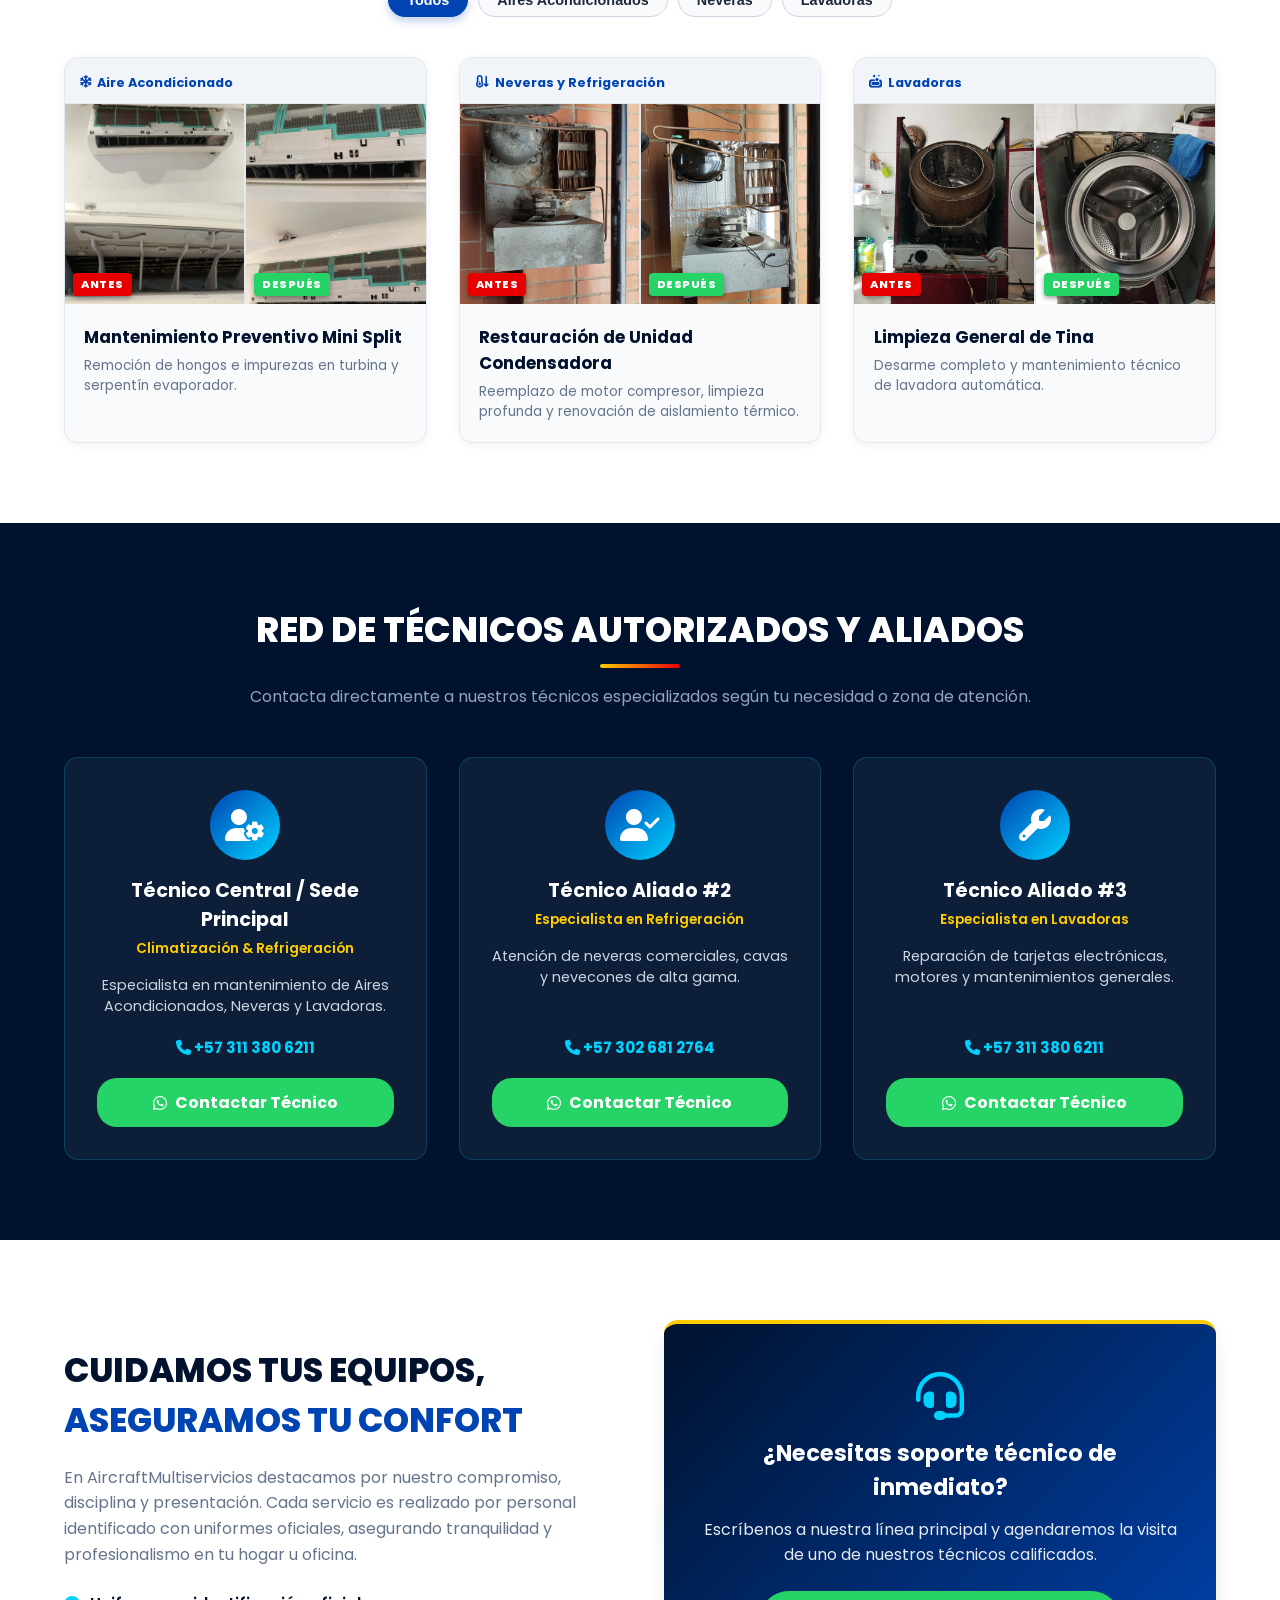
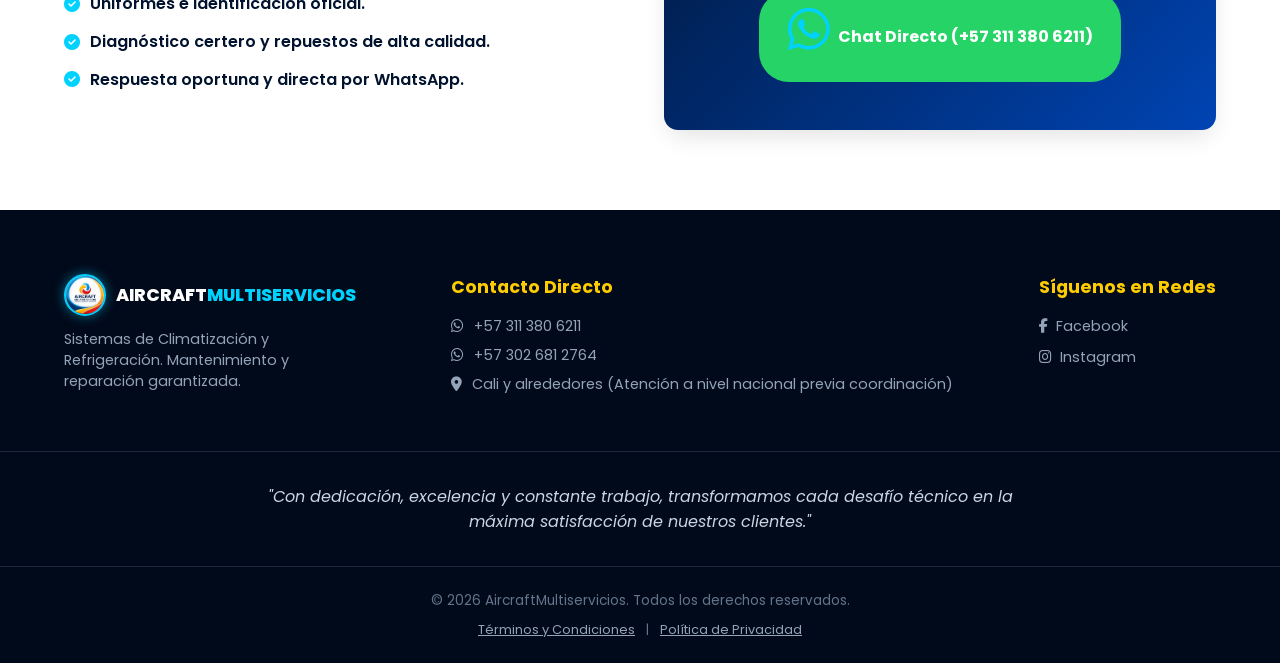
==== commit 0bbc609c: "Add files via upload" ====
--- a/index.html
+++ b/index.html
@@ -131,7 +131,7 @@
       <div class="section-header">
         <h2>GALERÍA DE TRABAJOS REALIZADOS</h2>
         <div class="underline"></div>
-        <p>Evidencia real de nuestros mantenimientos. Toca cualquier foto o video para abrir en pantalla completa.</p>
+        <p>Evidencia real de nuestros mantenimientos. Toca cualquier foto para abrir en pantalla completa.</p>
       </div>
 
       <!-- Filtros de Galería -->
@@ -303,7 +303,7 @@
         <h4>Contacto Directo</h4>
         <p><i class="fa-brands fa-whatsapp"></i> +57 311 380 6211</p>
         <p><i class="fa-brands fa-whatsapp"></i> +57 302 681 2764</p>
-        <p><i class="fa-solid fa-location-dot"></i> Servicio Técnico a Domicilio</p>
+        <p><i class="fa-solid fa-location-dot"></i> Cali y alrededores (Atención a nivel nacional previa coordinación)</p>
       </div>
 
       <div class="footer-socials">
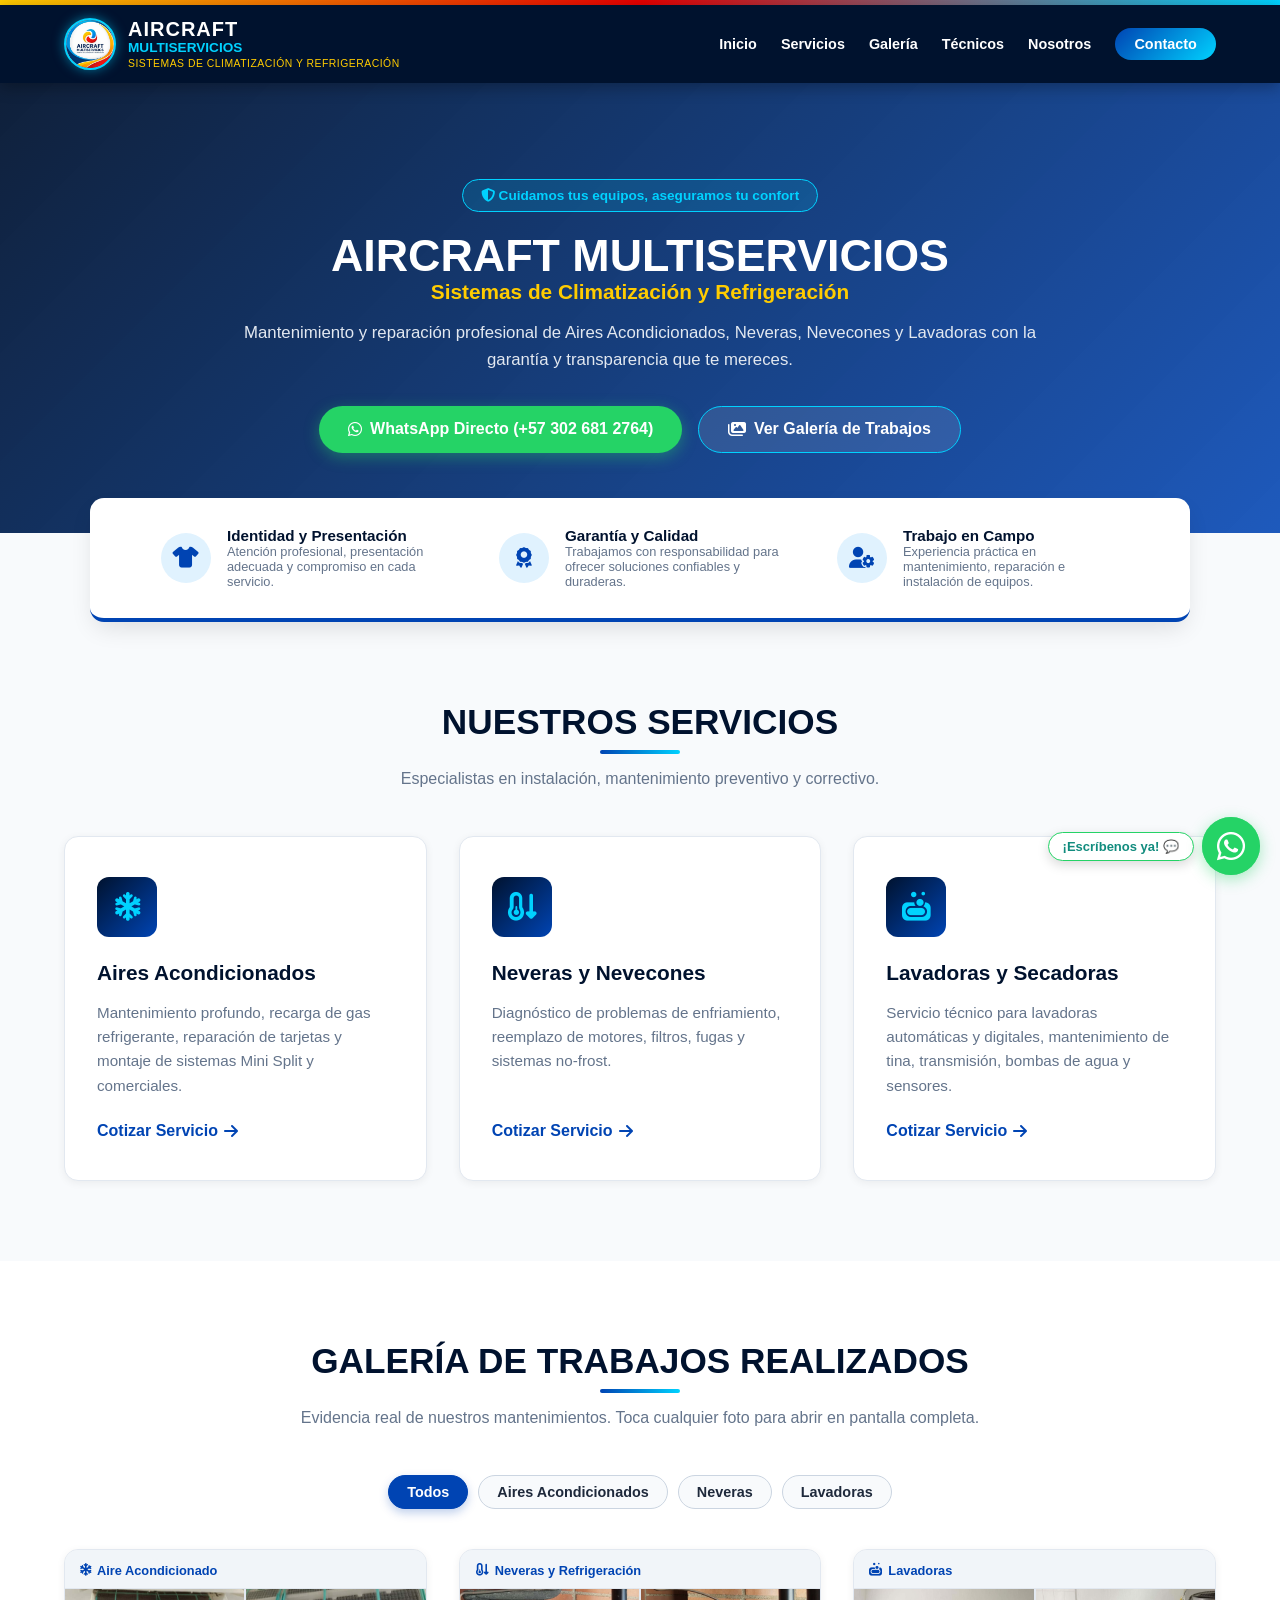
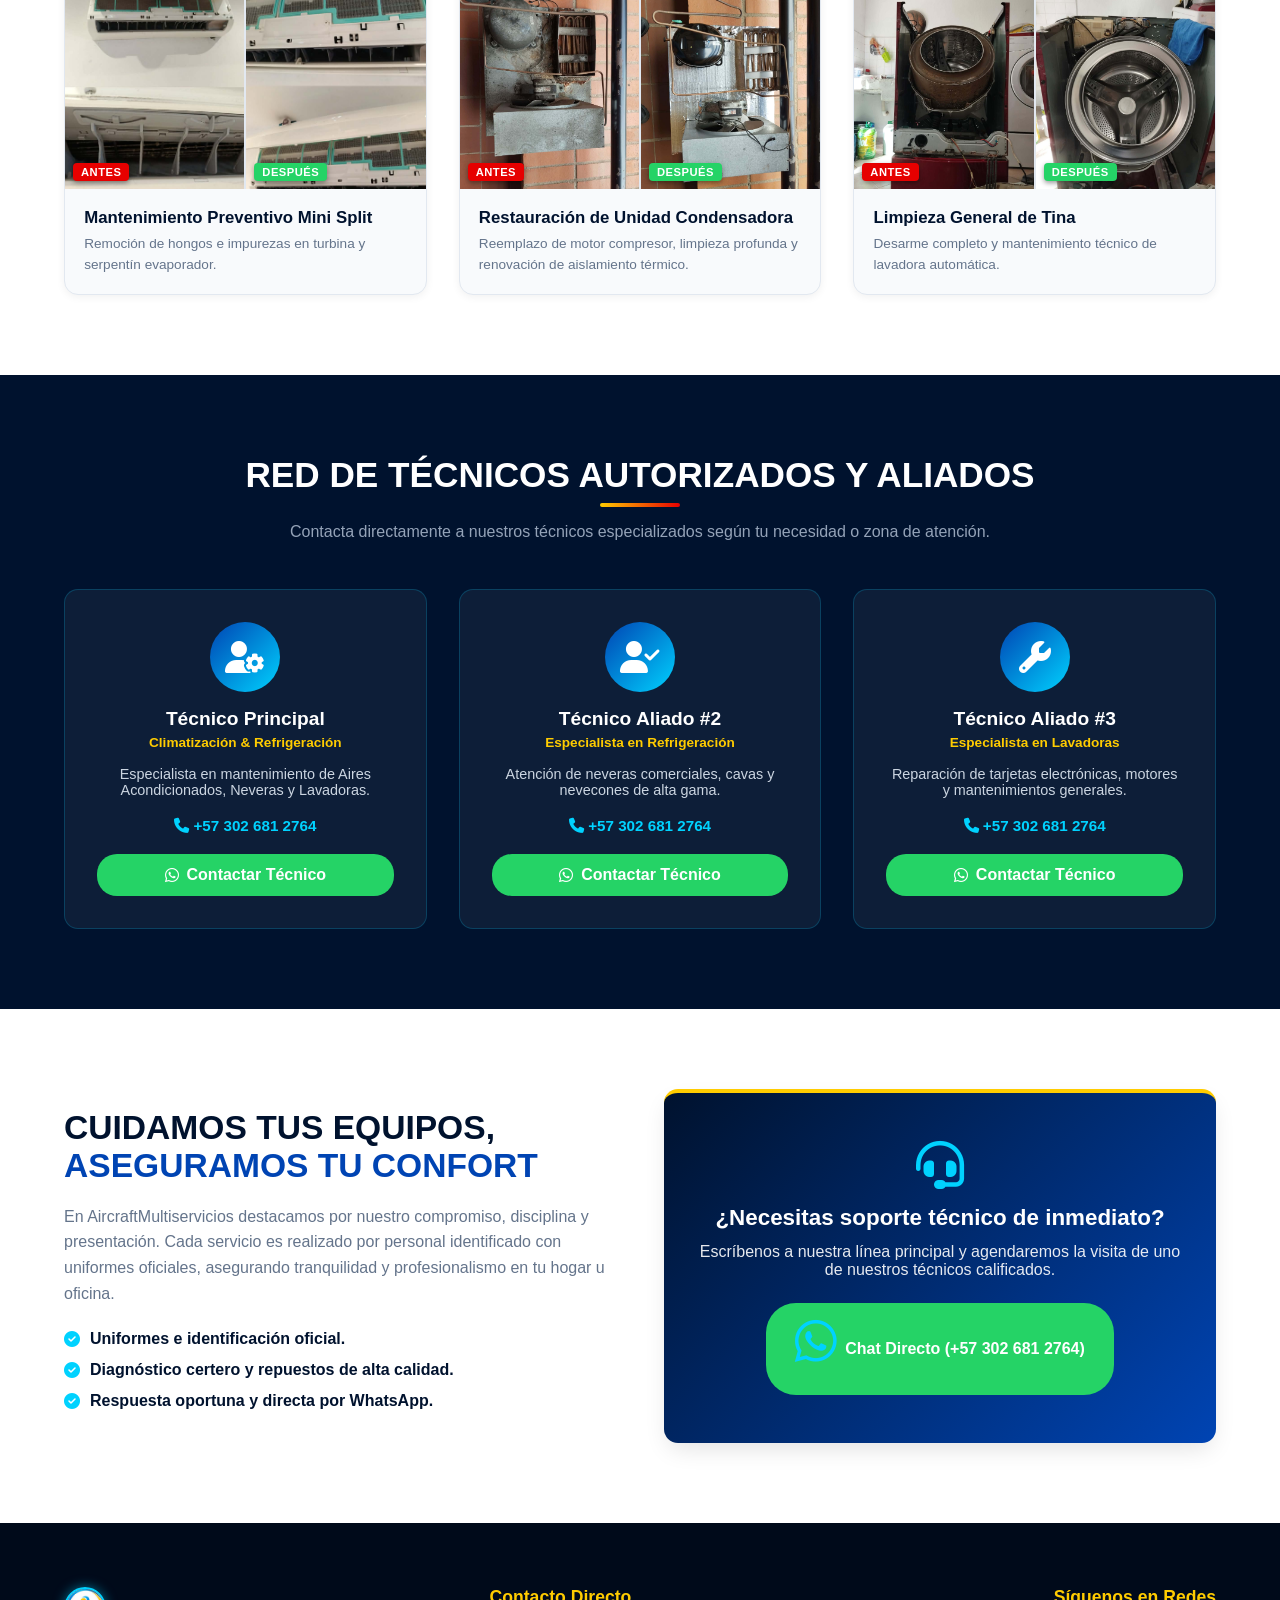
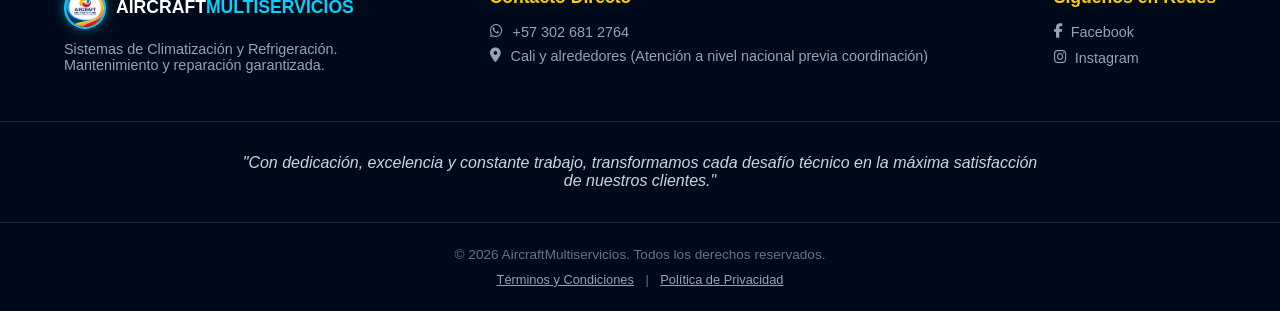
==== commit d79340c8: "Add files via upload" ====
--- a/index.html
+++ b/index.html
@@ -3,6 +3,10 @@
 <head>
   <meta charset="UTF-8">
   <meta name="viewport" content="width=device-width, initial-scale=1.0">
+  
+  <!-- Política de Seguridad de Contenido (CSP) Básica -->
+  <meta http-equiv="Content-Security-Policy" content="default-src 'self' https://cdnjs.cloudflare.com https://fonts.googleapis.com https://fonts.gstatic.com https://images.unsplash.com; style-src 'self' 'unsafe-inline' https://cdnjs.cloudflare.com https://fonts.googleapis.com; script-src 'self' 'unsafe-inline'; img-src 'self' data: https:;">
+
   <title>AircraftMultiservicios | Climatización y Refrigeración</title>
   
   <!-- Fuentes e Íconos -->
@@ -57,8 +61,8 @@
       <p>Mantenimiento y reparación profesional de Aires Acondicionados, Neveras, Nevecones y Lavadoras con la garantía y transparencia que te mereces.</p>
       
       <div class="hero-btns">
-        <a href="https://wa.me/573113806211?text=Hola,%20necesito%20un%20servicio%20técnico%20con%20AircraftMultiservicios" target="_blank" rel="noopener noreferrer" aria-label="Contactar por WhatsApp al +57 311 380 6211" class="btn btn-primary">
-          <i class="fa-brands fa-whatsapp"></i> WhatsApp Directo (+57 311 380 6211)
+        <a href="https://wa.me/573026812764?text=Hola,%20necesito%20un%20servicio%20técnico%20con%20AircraftMultiservicios" target="_blank" rel="noopener noreferrer" aria-label="Contactar por WhatsApp al +57 302 681 2764" class="btn btn-primary">
+          <i class="fa-brands fa-whatsapp"></i> WhatsApp Directo (+57 302 681 2764)
         </a>
         <a href="#galeria" class="btn btn-secondary">
           <i class="fa-solid fa-images"></i> Ver Galería de Trabajos
@@ -107,19 +111,19 @@
           <div class="card-icon"><i class="fa-solid fa-snowflake"></i></div>
           <h3>Aires Acondicionados</h3>
           <p>Mantenimiento profundo, recarga de gas refrigerante, reparación de tarjetas y montaje de sistemas Mini Split y comerciales.</p>
-          <a href="https://wa.me/573113806211?text=Hola,%20requiero%20servicio%20de%20Aire%20Acondicionado" target="_blank" rel="noopener noreferrer" aria-label="Cotizar servicio de Aire Acondicionado por WhatsApp" class="card-link">Cotizar Servicio <i class="fa-solid fa-arrow-right"></i></a>
+          <a href="https://wa.me/573026812764?text=Hola,%20requiero%20servicio%20de%20Aire%20Acondicionado" target="_blank" rel="noopener noreferrer" aria-label="Cotizar servicio de Aire Acondicionado por WhatsApp" class="card-link">Cotizar Servicio <i class="fa-solid fa-arrow-right"></i></a>
         </div>
         <div class="service-card">
           <div class="card-icon"><i class="fa-solid fa-temperature-arrow-down"></i></div>
           <h3>Neveras y Nevecones</h3>
           <p>Diagnóstico de problemas de enfriamiento, reemplazo de motores, filtros, fugas y sistemas no-frost.</p>
-          <a href="https://wa.me/573113806211?text=Hola,%20requiero%20servicio%20para%20una%20Nevera" target="_blank" rel="noopener noreferrer" aria-label="Cotizar servicio de Neveras por WhatsApp" class="card-link">Cotizar Servicio <i class="fa-solid fa-arrow-right"></i></a>
+          <a href="https://wa.me/573026812764?text=Hola,%20requiero%20servicio%20para%20una%20Nevera" target="_blank" rel="noopener noreferrer" aria-label="Cotizar servicio de Neveras por WhatsApp" class="card-link">Cotizar Servicio <i class="fa-solid fa-arrow-right"></i></a>
         </div>
         <div class="service-card">
           <div class="card-icon"><i class="fa-solid fa-soap"></i></div>
           <h3>Lavadoras y Secadoras</h3>
           <p>Servicio técnico para lavadoras automáticas y digitales, mantenimiento de tina, transmisión, bombas de agua y sensores.</p>
-          <a href="https://wa.me/573113806211?text=Hola,%20requiero%20servicio%20para%20una%20Lavadora" target="_blank" rel="noopener noreferrer" aria-label="Cotizar servicio de Lavadoras por WhatsApp" class="card-link">Cotizar Servicio <i class="fa-solid fa-arrow-right"></i></a>
+          <a href="https://wa.me/573026812764?text=Hola,%20requiero%20servicio%20para%20una%20Lavadora" target="_blank" rel="noopener noreferrer" aria-label="Cotizar servicio de Lavadoras por WhatsApp" class="card-link">Cotizar Servicio <i class="fa-solid fa-arrow-right"></i></a>
         </div>
       </div>
     </div>
@@ -229,11 +233,11 @@
       <div class="tech-grid">
         <div class="tech-card">
           <div class="tech-avatar"><i class="fa-solid fa-user-gear"></i></div>
-          <h3>Técnico Central / Sede Principal</h3>
+          <h3>Técnico Principal</h3>
           <span class="tech-role">Climatización & Refrigeración</span>
           <p class="tech-desc">Especialista en mantenimiento de Aires Acondicionados, Neveras y Lavadoras.</p>
-          <div class="tech-phone"><i class="fa-solid fa-phone"></i> +57 311 380 6211</div>
-          <a href="https://wa.me/573113806211?text=Hola,%20quisiera%20contactar%20con%20el%20Técnico%20Principal" target="_blank" rel="noopener noreferrer" aria-label="Contactar al Técnico Principal por WhatsApp" class="btn btn-whatsapp-tech">
+          <div class="tech-phone"><i class="fa-solid fa-phone"></i> +57 302 681 2764</div>
+          <a href="https://wa.me/573026812764?text=Hola,%20quisiera%20contactar%20con%20el%20Técnico%20Principal" target="_blank" rel="noopener noreferrer" aria-label="Contactar al Técnico Principal por WhatsApp" class="btn btn-whatsapp-tech">
             <i class="fa-brands fa-whatsapp"></i> Contactar Técnico
           </a>
         </div>
@@ -254,8 +258,8 @@
           <h3>Técnico Aliado #3</h3>
           <span class="tech-role">Especialista en Lavadoras</span>
           <p class="tech-desc">Reparación de tarjetas electrónicas, motores y mantenimientos generales.</p>
-          <div class="tech-phone"><i class="fa-solid fa-phone"></i> +57 311 380 6211</div>
-          <a href="https://wa.me/573113806211?text=Hola,%20quisiera%20contactar%20al%20especialista%20en%20lavadoras" target="_blank" rel="noopener noreferrer" aria-label="Contactar al especialista en lavadoras por WhatsApp" class="btn btn-whatsapp-tech">
+          <div class="tech-phone"><i class="fa-solid fa-phone"></i> +57 302 681 2764</div>
+          <a href="https://wa.me/573026812764?text=Hola,%20quisiera%20contactar%20al%20especialista%20en%20lavadoras" target="_blank" rel="noopener noreferrer" aria-label="Contactar al especialista en lavadoras por WhatsApp" class="btn btn-whatsapp-tech">
             <i class="fa-brands fa-whatsapp"></i> Contactar Técnico
           </a>
         </div>
@@ -280,8 +284,8 @@
           <i class="fa-solid fa-headset"></i>
           <h3>¿Necesitas soporte técnico de inmediato?</h3>
           <p>Escríbenos a nuestra línea principal y agendaremos la visita de uno de nuestros técnicos calificados.</p>
-          <a href="https://wa.me/573113806211?text=Hola,%20necesito%20agendar%20una%20visita%20técnica" target="_blank" rel="noopener noreferrer" aria-label="Chat directo de WhatsApp al +57 311 380 6211" class="btn btn-light">
-            <i class="fa-brands fa-whatsapp"></i> Chat Directo (+57 311 380 6211)
+          <a href="https://wa.me/573026812764?text=Hola,%20necesito%20agendar%20una%20visita%20técnica" target="_blank" rel="noopener noreferrer" aria-label="Chat directo de WhatsApp al +57 302 681 2764" class="btn btn-light">
+            <i class="fa-brands fa-whatsapp"></i> Chat Directo (+57 302 681 2764)
           </a>
         </div>
       </div>
@@ -301,7 +305,6 @@
 
       <div class="footer-contact">
         <h4>Contacto Directo</h4>
-        <p><i class="fa-brands fa-whatsapp"></i> +57 311 380 6211</p>
         <p><i class="fa-brands fa-whatsapp"></i> +57 302 681 2764</p>
         <p><i class="fa-solid fa-location-dot"></i> Cali y alrededores (Atención a nivel nacional previa coordinación)</p>
       </div>
@@ -332,7 +335,7 @@
   <!-- Botón Flotante Únicamente de WhatsApp con Etiqueta Ajustada -->
   <div class="floating-social-container" style="position: fixed; bottom: 25px; right: 20px; z-index: 99; display: flex; align-items: center; gap: 8px;">
     <span class="wa-floating-label">¡Escríbenos ya! 💬</span>
-    <a href="https://wa.me/573113806211?text=Hola,%20vengo%20de%20la%20página%20web%20y%20necesito%20atención" class="float-btn wa-float" target="_blank" rel="noopener noreferrer" aria-label="Escribir por WhatsApp">
+    <a href="https://wa.me/573026812764?text=Hola,%20vengo%20de%20la%20página%20web%20y%20necesito%20atención" class="float-btn wa-float" target="_blank" rel="noopener noreferrer" aria-label="Escribir por WhatsApp">
       <i class="fa-brands fa-whatsapp"></i>
     </a>
   </div>
